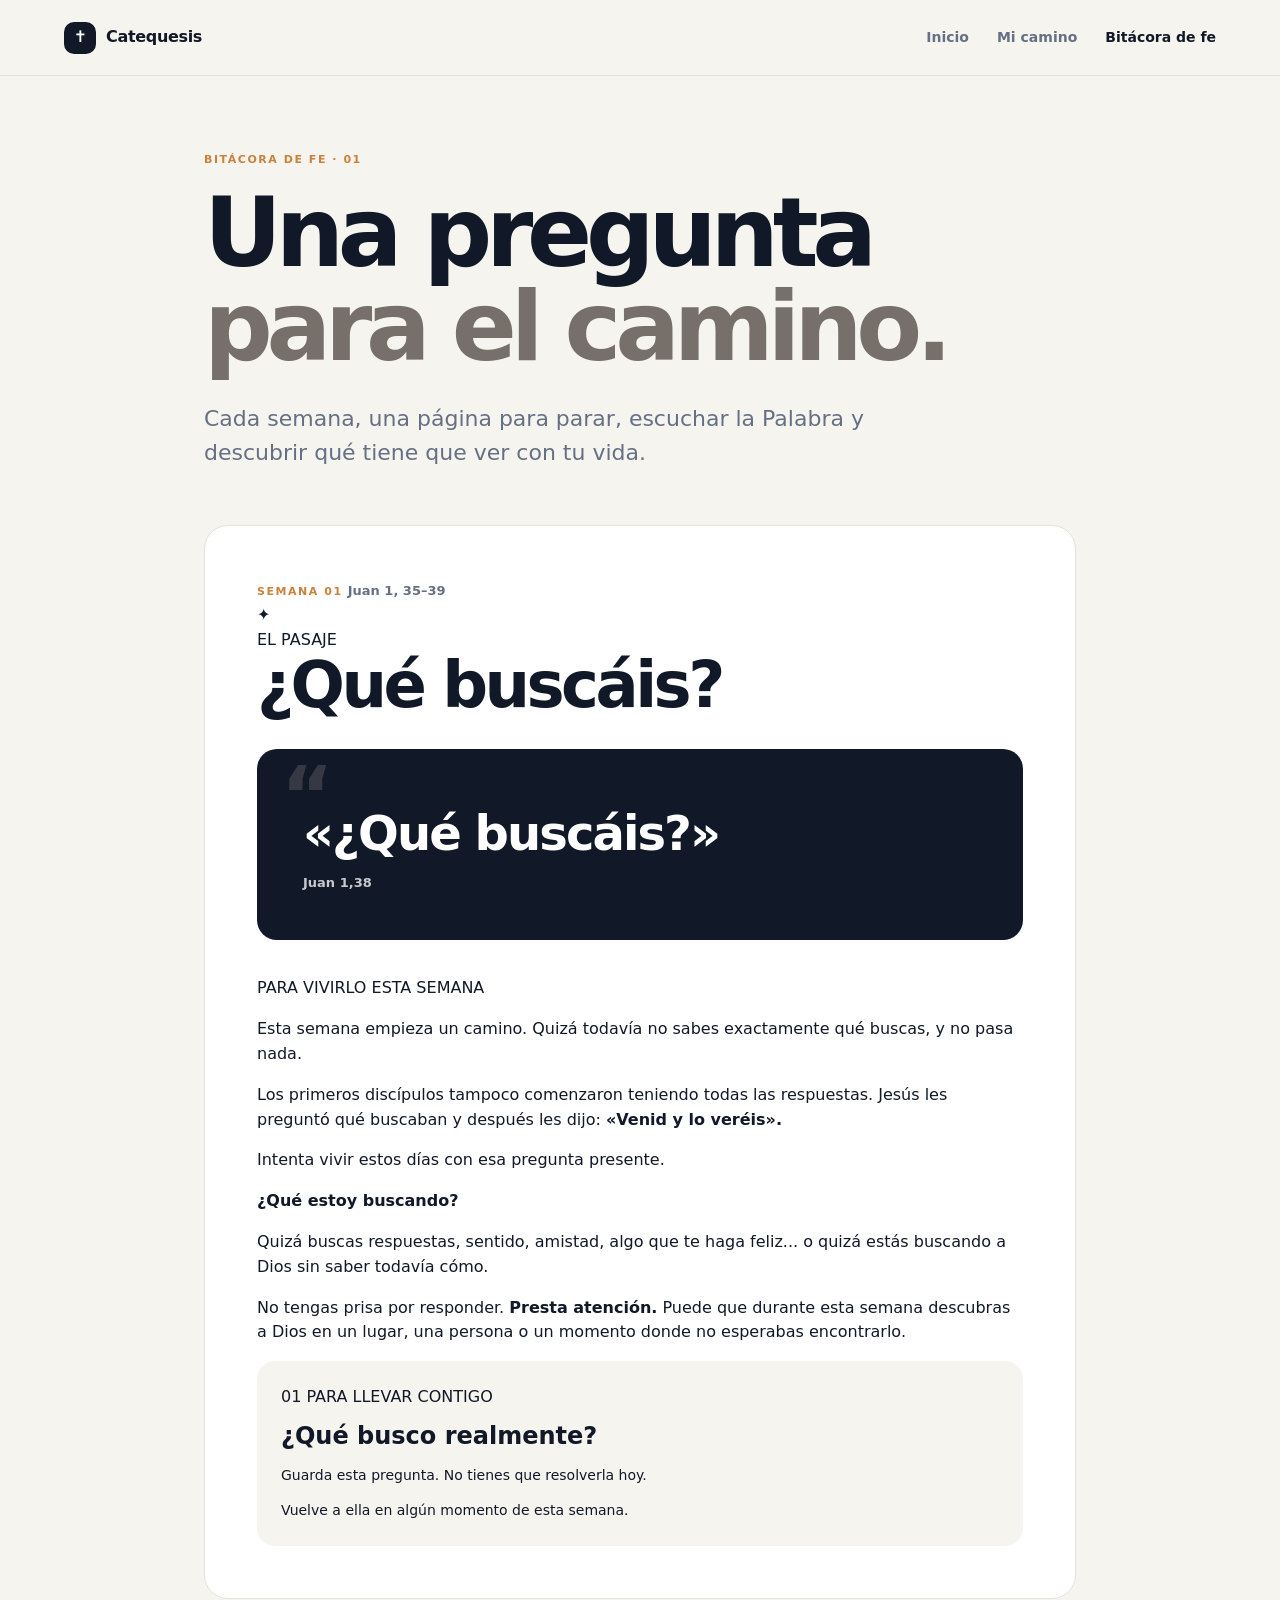
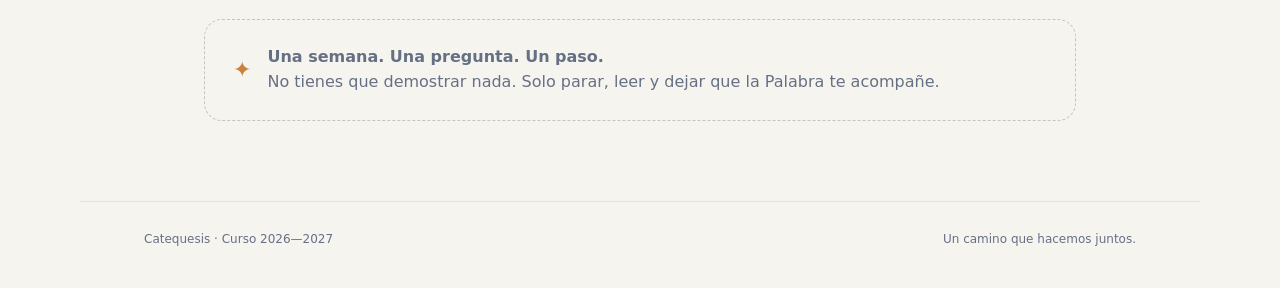
==== bitacora.html @ 07a2d821 "Rediseñar Bitácora de fe" ====
<!doctype html>
<html lang="es">
<head>
<meta charset="utf-8">
<meta name="viewport" content="width=device-width,initial-scale=1">
<meta name="theme-color" content="#111827">
<meta name="description" content="Bitácora de fe · Un pasaje para cada semana.">
<title>Bitácora de fe · Catequesis</title>
<link rel="stylesheet" href="styles.css">
</head>
<body>
<header class="topbar">
  <a class="brand" href="index.html"><span class="brand-mark">✝</span><span>Catequesis</span></a>
  <nav><a href="index.html">Inicio</a><a href="sesiones.html">Mi camino</a><a class="active" href="bitacora.html">Bitácora de fe</a></nav>
</header>

<main class="page bitacora-page">
  <section class="bitacora-intro">
    <div>
      <div class="eyebrow">BITÁCORA DE FE · 01</div>
      <h1>Una pregunta<br><em>para el camino.</em></h1>
    </div>
    <p class="lead">Cada semana, una página para parar, escuchar la Palabra y descubrir qué tiene que ver con tu vida.</p>
  </section>

  <section class="bitacora-entry">
    <div class="entry-top">
      <div>
        <span class="tag">SEMANA 01</span>
        <span class="entry-ref">Juan 1, 35–39</span>
      </div>
      <span class="entry-symbol">✦</span>
    </div>

    <div class="entry-title">
      <span class="entry-kicker">EL PASAJE</span>
      <h2>¿Qué buscáis?</h2>
    </div>

    <div class="entry-verse">
      <span class="quote-mark">“</span>
      <p>«¿Qué buscáis?»</p>
      <small>Juan 1,38</small>
    </div>

    <div class="entry-grid">
      <div class="entry-reflection">
        <span class="entry-kicker">PARA VIVIRLO ESTA SEMANA</span>
        <p>Esta semana empieza un camino. Quizá todavía no sabes exactamente qué buscas, y no pasa nada.</p>
        <p>Los primeros discípulos tampoco comenzaron teniendo todas las respuestas. Jesús les preguntó qué buscaban y después les dijo: <strong>«Venid y lo veréis».</strong></p>
        <p>Intenta vivir estos días con esa pregunta presente.</p>
        <p><strong>¿Qué estoy buscando?</strong></p>
        <p>Quizá buscas respuestas, sentido, amistad, algo que te haga feliz... o quizá estás buscando a Dios sin saber todavía cómo.</p>
        <p>No tengas prisa por responder. <strong>Presta atención.</strong> Puede que durante esta semana descubras a Dios en un lugar, una persona o un momento donde no esperabas encontrarlo.</p>
      </div>

      <aside class="bitacora-carry">
        <span class="carry-number">01</span>
        <span class="entry-kicker">PARA LLEVAR CONTIGO</span>
        <h3>¿Qué busco realmente?</h3>
        <p>Guarda esta pregunta. No tienes que resolverla hoy.</p>
        <div class="carry-line"></div>
        <p class="carry-small">Vuelve a ella en algún momento de esta semana.</p>
      </aside>
    </div>
  </section>

  <section class="bitacora-note">
    <span>✦</span>
    <div><strong>Una semana. Una pregunta. Un paso.</strong><p>No tienes que demostrar nada. Solo parar, leer y dejar que la Palabra te acompañe.</p></div>
  </section>
</main>

<footer>
  <span>Catequesis · Curso 2026—2027</span>
  <span>Un camino que hacemos juntos.</span>
</footer>
</body>
</html>
---- styles.css ----
:root{--ink:#111827;--muted:#667085;--paper:#f6f4ef;--card:#fff;--line:#e6e2da;--accent:#c9823d;--accent2:#ead8c4;--radius:24px}
*{box-sizing:border-box}
html{scroll-behavior:smooth;overflow-x:hidden}
body{margin:0;background:var(--paper);color:var(--ink);font-family:Inter,ui-sans-serif,system-ui,-apple-system,BlinkMacSystemFont,"Segoe UI",sans-serif;line-height:1.55;overflow-x:hidden}
img,svg{max-width:100%;height:auto}
.topbar{height:76px;padding:0 clamp(20px,5vw,72px);display:flex;align-items:center;justify-content:space-between;border-bottom:1px solid var(--line);background:rgba(246,244,239,.92);position:sticky;top:0;z-index:5;backdrop-filter:blur(12px)}
.brand{display:flex;align-items:center;gap:10px;text-decoration:none;color:var(--ink);font-weight:800;letter-spacing:-.02em}
.brand-mark{display:grid;place-items:center;width:32px;height:32px;border-radius:10px;background:var(--ink);color:#fff;font-size:16px}
nav{display:flex;gap:28px}
nav a,.back{color:var(--muted);text-decoration:none;font-size:14px;font-weight:650}
nav a.active,nav a:hover,.back:hover{color:var(--ink)}
main{max-width:1120px;margin:auto;padding:0 clamp(20px,5vw,72px)}
.hero{padding:clamp(76px,12vw,145px) 0 90px;max-width:850px}
.eyebrow,.tag,.status{font-size:11px;letter-spacing:.14em;font-weight:800;color:var(--accent)}
h1{font-size:clamp(52px,8vw,96px);line-height:.98;letter-spacing:-.065em;margin:18px 0 28px}
h1 em{font-style:normal;color:#77706a}
.hero p,.lead{font-size:clamp(18px,2vw,22px);color:var(--muted);max-width:680px}
.button{display:inline-flex;gap:24px;align-items:center;margin-top:20px;padding:15px 20px;border-radius:999px;background:var(--ink);color:white;text-decoration:none;font-weight:750}
.week-card{background:var(--ink);color:white;border-radius:var(--radius);padding:42px;display:flex;justify-content:space-between;gap:30px}
.week-card h2{font-size:clamp(28px,4vw,44px);letter-spacing:-.04em;margin:10px 0}
.week-card p{color:#c8c9ce;max-width:650px}
.week-number{font-size:clamp(80px,13vw,150px);line-height:1;font-weight:900;color:#363943}
.intro-grid{display:grid;grid-template-columns:repeat(3,1fr);gap:1px;background:var(--line);margin:70px 0}
.intro-grid article{background:var(--paper);padding:30px}
.intro-grid span{font-size:12px;color:var(--accent);font-weight:800}
.intro-grid h3{font-size:25px;margin:18px 0 8px}
.intro-grid p{color:var(--muted);margin:0}
.page{padding-top:75px;padding-bottom:80px;min-width:0}
.page>h1{font-size:clamp(48px,7vw,78px);max-width:800px}
.session-list{margin-top:55px;display:grid;gap:14px}
.session{display:flex;align-items:center;gap:22px;padding:24px;border:1px solid var(--line);border-radius:20px;background:var(--card);text-decoration:none;color:inherit}
.session.current:hover{transform:translateY(-2px);box-shadow:0 12px 30px #11182712}
.session-num{font-size:30px;font-weight:900;width:58px}
.session h2{margin:3px 0;font-size:23px;letter-spacing:-.03em}
.session p{margin:0;color:var(--muted)}
.session .arrow{margin-left:auto;font-size:26px}
.locked{opacity:.48}
.back{display:inline-block;margin-bottom:48px}
.content-grid{display:grid;grid-template-columns:minmax(0,1.6fr) minmax(260px,1fr);gap:20px;margin-top:55px}
.main-card,.side-card{background:var(--card);border:1px solid var(--line);border-radius:var(--radius);padding:34px;min-width:0;overflow:hidden}
.main-card h2{font-size:34px;letter-spacing:-.04em}
.main-card p,.side-card p{color:var(--muted)}
.placeholder{margin-top:28px;padding:25px;border:1px dashed #c9c3b9;border-radius:16px;display:grid;gap:5px}
.placeholder span{color:var(--muted);font-size:14px}
.side-card h3{font-size:27px;line-height:1.15;margin:15px 0}
.line{height:1px;background:var(--line);margin:25px 0}
.small{font-size:14px}
.next-box{margin-top:20px;padding:30px 34px;border-radius:var(--radius);background:var(--accent2);display:flex;justify-content:space-between;align-items:center;gap:24px;min-width:0}
.next-box h2{margin:6px 0;font-size:28px}
.next-box p{margin:0;color:#62584f}
.big-arrow{font-size:40px;flex:0 0 auto}

/* Sesiones: bloques contenidos y legibles */
.session-page{max-width:1000px}
.session-page>*{max-width:100%}
.session-page p,.session-page h1,.session-page h2,.session-page h3{overflow-wrap:anywhere}
.hero-quote,.scripture-card,.reflection,.insight,.challenge,.closing{margin-top:20px;border-radius:var(--radius);border:1px solid var(--line);padding:clamp(26px,4vw,42px);min-width:0;overflow:hidden}
.hero-quote{margin-top:0;background:var(--ink);color:#fff;border-color:var(--ink)}
.hero-quote .tag{color:#e8b27d}
.hero-quote blockquote{margin:16px 0 4px;font-size:clamp(34px,6vw,64px);line-height:1.05;letter-spacing:-.05em;font-weight:800;overflow-wrap:anywhere}
.hero-quote p{margin:0;color:#c8c9ce}
.activity{margin-top:24px;padding:20px;background:var(--paper);border-radius:16px;min-width:0}
.activity ol{margin:10px 0 0;padding-left:22px}
.activity li{margin:5px 0;overflow-wrap:anywhere}
.prompt{font-size:14px;margin-bottom:0}
.question{font-size:20px;font-weight:750;color:var(--ink)!important}
.scripture-card{background:var(--card)}
.scripture-card h2{font-size:30px;margin:12px 0}
.scripture-card p{color:var(--muted)}
.verse{margin:22px 0;padding:18px 20px;border-left:3px solid var(--accent);background:var(--paper);font-size:clamp(20px,3vw,28px);line-height:1.35;font-weight:750;font-style:italic;overflow-wrap:anywhere}
.reference{font-size:13px;font-weight:700;margin-top:8px}
.reflection{display:grid;grid-template-columns:70px minmax(0,1fr);gap:24px;background:var(--ink);color:#fff;border-color:var(--ink);align-items:start}
.reflection .tag{color:#e8b27d}
.reflection h2{font-size:clamp(26px,4vw,38px);line-height:1.1;margin:10px 0 14px;letter-spacing:-.04em}
.reflection p{color:#c8c9ce}
.reflection .big-question{font-size:clamp(30px,5vw,48px);font-weight:800;color:#fff;margin:14px 0}
.reflection-number{font-size:48px;font-weight:900;line-height:1;color:#363943}
.insight{background:var(--accent2);border-color:transparent}
.insight h2{font-size:clamp(28px,4vw,40px);margin:10px 0 14px;letter-spacing:-.04em}
.insight p{max-width:760px;color:#62584f}
.scripture-card.compact{padding-top:30px;padding-bottom:30px}
.challenge{background:var(--card)}
.challenge-top{display:flex;align-items:center;justify-content:space-between;gap:20px}
.challenge-icon{font-size:38px;line-height:1}
.challenge h2{font-size:clamp(40px,6vw,64px);line-height:1;margin:14px 0}
.challenge p{color:var(--muted)}
.chips{display:flex;flex-wrap:wrap;gap:8px;margin:22px 0}
.chips span{padding:8px 12px;border:1px solid var(--line);border-radius:999px;font-size:13px;background:var(--paper);max-width:100%;overflow-wrap:anywhere}
.challenge-note{padding-top:18px;border-top:1px solid var(--line)}
.closing{background:var(--paper);text-align:center;border-style:dashed}
.closing-lines{margin:22px auto;max-width:600px}
.closing-lines p{font-size:clamp(26px,5vw,46px);font-weight:800;letter-spacing:-.04em;margin:5px 0}
.closing-lines .arrow{font-size:24px;color:var(--accent)}
.closing>p{color:var(--muted)}

footer{max-width:1120px;margin:0 auto;padding:28px clamp(20px,5vw,72px) 40px;border-top:1px solid var(--line);display:flex;justify-content:space-between;color:var(--muted);font-size:12px}

@media(max-width:700px){
  .topbar{height:64px}
  nav{gap:16px}
  .hero{padding-top:70px}
  .week-card{padding:28px}
  .week-number{display:none}
  .intro-grid{grid-template-columns:1fr;margin-top:45px}
  .content-grid{grid-template-columns:1fr}
  .main-card,.side-card{padding:26px}
  .session{padding:18px;gap:14px}
  .session-num{width:40px;font-size:23px}
  .session h2{font-size:19px}
  .session-page{padding-left:16px;padding-right:16px}
  .session-page .back{margin-bottom:32px}
  .session-page h1{font-size:clamp(48px,15vw,68px)}
  .hero-quote,.scripture-card,.reflection,.insight,.challenge,.closing{padding:24px}
  .reflection{grid-template-columns:1fr;gap:8px}
  .reflection-number{font-size:32px}
  .next-box{padding:25px}
  .big-arrow{font-size:28px}
  footer{display:grid;gap:8px}
}
@media(max-width:420px){
  .session-page{padding-left:12px;padding-right:12px}
  .hero-quote,.scripture-card,.reflection,.insight,.challenge,.closing{padding:20px;border-radius:18px}
  .main-card,.side-card{padding:22px}
  .next-box{padding:22px}
  nav a{font-size:13px}
}
/* Bitácora de fe */
.bitacora-page{max-width:1000px}
.bitacora-entry{margin-top:55px;background:var(--card);border:1px solid var(--line);border-radius:var(--radius);padding:clamp(28px,5vw,52px);overflow:hidden}
.entry-header{display:flex;justify-content:space-between;align-items:center;gap:20px;margin-bottom:28px}
.entry-ref{font-size:13px;font-weight:700;color:var(--muted)}
.bitacora-entry h2{font-size:clamp(38px,6vw,64px);line-height:1;letter-spacing:-.055em;margin:0 0 32px}
.entry-verse{background:var(--ink);color:#fff;border-radius:20px;padding:clamp(28px,5vw,46px);position:relative;margin-bottom:36px}
.entry-verse .quote-mark{position:absolute;top:8px;left:24px;font-size:80px;line-height:1;color:#363943;font-weight:900}
.entry-verse p{font-size:clamp(28px,5vw,48px);line-height:1.1;letter-spacing:-.04em;font-weight:800;margin:12px 0 10px;position:relative}
.entry-verse small{color:#c8c9ce;font-size:13px;font-weight:700}
.entry-body{display:grid;grid-template-columns:minmax(0,1.5fr) minmax(230px,.7fr);gap:36px;align-items:start}
.entry-body p{color:var(--muted);font-size:17px}
.entry-body strong{color:var(--ink)}
.bitacora-carry{background:var(--paper);border-radius:18px;padding:24px}
.bitacora-carry h3{font-size:24px;line-height:1.2;margin:12px 0}
.bitacora-carry p{font-size:14px;margin-bottom:0}
.bitacora-note{margin:20px 0 0;padding:25px 28px;border:1px dashed #c9c3b9;border-radius:18px;display:flex;gap:16px;align-items:center;color:var(--muted)}
.bitacora-note>span{color:var(--accent);font-size:22px}
.bitacora-note p{margin:0}
@media(max-width:700px){
  .entry-header{align-items:flex-start;flex-direction:column;gap:8px}
  .bitacora-entry{padding:24px}
  .entry-body{grid-template-columns:1fr;gap:18px}
  .entry-verse{padding:26px 22px}
  .bitacora-note{align-items:flex-start}
}
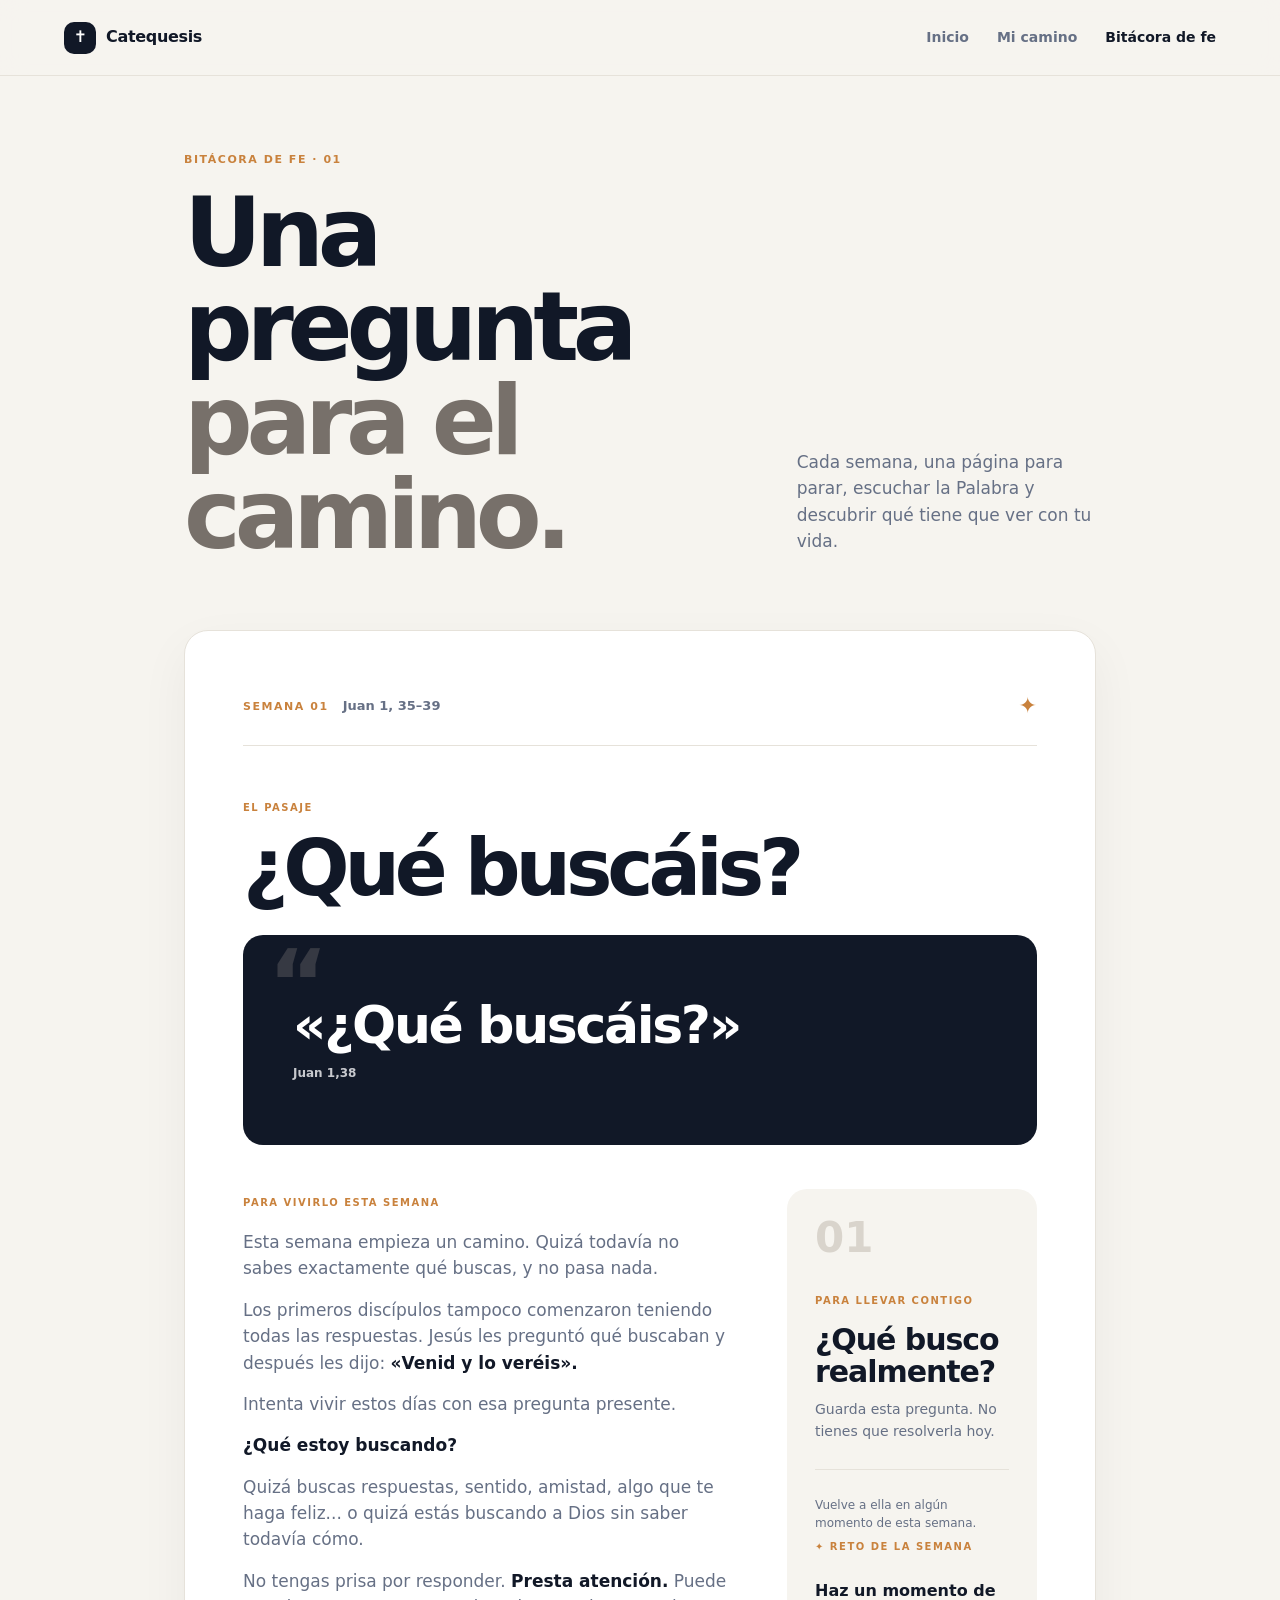
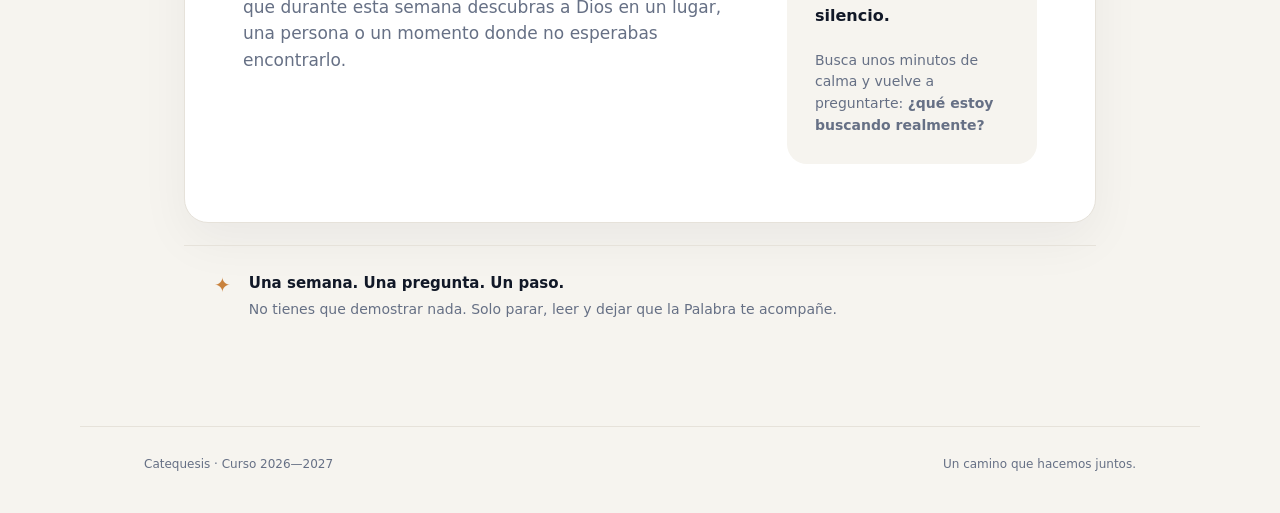
==== commit a729eb95: "Añadir reto semanal a Bitácora" ====
--- a/bitacora.html
+++ b/bitacora.html
@@ -61,6 +61,11 @@
         <p>Guarda esta pregunta. No tienes que resolverla hoy.</p>
         <div class="carry-line"></div>
         <p class="carry-small">Vuelve a ella en algún momento de esta semana.</p>
+        <div class="weekly-challenge">
+          <span class="entry-kicker">✦ RETO DE LA SEMANA</span>
+          <h4>Haz un momento de silencio.</h4>
+          <p>Busca unos minutos de calma y vuelve a preguntarte: <strong>¿qué estoy buscando realmente?</strong></p>
+        </div>
       </aside>
     </div>
   </section>
--- a/styles.css
+++ b/styles.css
@@ -125,28 +125,44 @@
   nav a{font-size:13px}
 }
 /* Bitácora de fe */
-.bitacora-page{max-width:1000px}
-.bitacora-entry{margin-top:55px;background:var(--card);border:1px solid var(--line);border-radius:var(--radius);padding:clamp(28px,5vw,52px);overflow:hidden}
-.entry-header{display:flex;justify-content:space-between;align-items:center;gap:20px;margin-bottom:28px}
+.bitacora-page{max-width:1040px}
+.bitacora-intro{display:grid;grid-template-columns:minmax(0,1.2fr) minmax(260px,.65fr);gap:60px;align-items:end}
+.bitacora-intro h1{margin-bottom:0}
+.bitacora-intro h1 em{color:#77706a}
+.bitacora-intro .lead{margin:0 0 8px;max-width:440px;font-size:17px}
+.bitacora-entry{margin-top:68px;background:var(--card);border:1px solid var(--line);border-radius:var(--radius);padding:clamp(28px,5vw,58px);overflow:hidden;box-shadow:0 18px 50px rgba(17,24,39,.05)}
+.entry-top{display:flex;justify-content:space-between;align-items:center;padding-bottom:22px;border-bottom:1px solid var(--line)}
+.entry-top>div{display:flex;align-items:center;gap:14px}
 .entry-ref{font-size:13px;font-weight:700;color:var(--muted)}
-.bitacora-entry h2{font-size:clamp(38px,6vw,64px);line-height:1;letter-spacing:-.055em;margin:0 0 32px}
-.entry-verse{background:var(--ink);color:#fff;border-radius:20px;padding:clamp(28px,5vw,46px);position:relative;margin-bottom:36px}
-.entry-verse .quote-mark{position:absolute;top:8px;left:24px;font-size:80px;line-height:1;color:#363943;font-weight:900}
-.entry-verse p{font-size:clamp(28px,5vw,48px);line-height:1.1;letter-spacing:-.04em;font-weight:800;margin:12px 0 10px;position:relative}
-.entry-verse small{color:#c8c9ce;font-size:13px;font-weight:700}
-.entry-body{display:grid;grid-template-columns:minmax(0,1.5fr) minmax(230px,.7fr);gap:36px;align-items:start}
-.entry-body p{color:var(--muted);font-size:17px}
-.entry-body strong{color:var(--ink)}
-.bitacora-carry{background:var(--paper);border-radius:18px;padding:24px}
-.bitacora-carry h3{font-size:24px;line-height:1.2;margin:12px 0}
-.bitacora-carry p{font-size:14px;margin-bottom:0}
-.bitacora-note{margin:20px 0 0;padding:25px 28px;border:1px dashed #c9c3b9;border-radius:18px;display:flex;gap:16px;align-items:center;color:var(--muted)}
-.bitacora-note>span{color:var(--accent);font-size:22px}
-.bitacora-note p{margin:0}
+.entry-symbol{font-size:22px;color:var(--accent)}
+.entry-title{padding:48px 0 30px}
+.entry-kicker{font-size:10px;letter-spacing:.15em;font-weight:850;color:var(--accent)}
+.entry-title h2{font-size:clamp(48px,7vw,78px);line-height:.95;letter-spacing:-.065em;margin:12px 0 0}
+.entry-verse{background:var(--ink);color:#fff;border-radius:20px;padding:clamp(32px,5vw,50px);position:relative;margin-bottom:44px;min-height:210px;display:flex;flex-direction:column;justify-content:center}
+.entry-verse .quote-mark{position:absolute;top:4px;left:25px;font-size:92px;line-height:1;color:#363943;font-weight:900}
+.entry-verse p{font-size:clamp(30px,5vw,52px);line-height:1.05;letter-spacing:-.045em;font-weight:800;margin:0 0 12px;position:relative}
+.entry-verse small{color:#c8c9ce;font-size:12px;font-weight:700}
+.entry-grid{display:grid;grid-template-columns:minmax(0,1.5fr) minmax(250px,.65fr);gap:58px;align-items:start}
+.entry-reflection p{color:var(--muted);font-size:17px;margin:15px 0}
+.entry-reflection strong{color:var(--ink)}
+.bitacora-carry{background:var(--paper);border-radius:20px;padding:28px;position:sticky;top:100px}
+.carry-number{display:block;font-size:42px;font-weight:900;line-height:1;color:#d9d4cc;margin-bottom:28px}
+.bitacora-carry h3{font-size:30px;line-height:1.05;letter-spacing:-.035em;margin:12px 0}
+.bitacora-carry p{font-size:14px;color:var(--muted);margin:0}
+.carry-line{height:1px;background:var(--line);margin:26px 0}
+.carry-small{font-size:12px!important}
+.bitacora-note{margin:22px 0 0;padding:25px 30px;border-top:1px solid var(--line);display:flex;gap:18px;align-items:flex-start;color:var(--ink)}
+.bitacora-note>span{color:var(--accent);font-size:20px;line-height:1.4}
+.bitacora-note strong{font-size:15px}
+.bitacora-note p{margin:3px 0 0;color:var(--muted);font-size:14px}
 @media(max-width:700px){
-  .entry-header{align-items:flex-start;flex-direction:column;gap:8px}
-  .bitacora-entry{padding:24px}
-  .entry-body{grid-template-columns:1fr;gap:18px}
-  .entry-verse{padding:26px 22px}
-  .bitacora-note{align-items:flex-start}
-}
+  .bitacora-intro{grid-template-columns:1fr;gap:18px}
+  .bitacora-intro .lead{font-size:16px}
+  .bitacora-entry{margin-top:48px;padding:24px}
+  .entry-top>div{align-items:flex-start;flex-direction:column;gap:5px}
+  .entry-title{padding:36px 0 25px}
+  .entry-grid{grid-template-columns:1fr;gap:30px}
+  .bitacora-carry{position:static}
+  .entry-verse{padding:30px 24px;min-height:180px}
+  .bitacora-note{padding:22px 4px}
+}
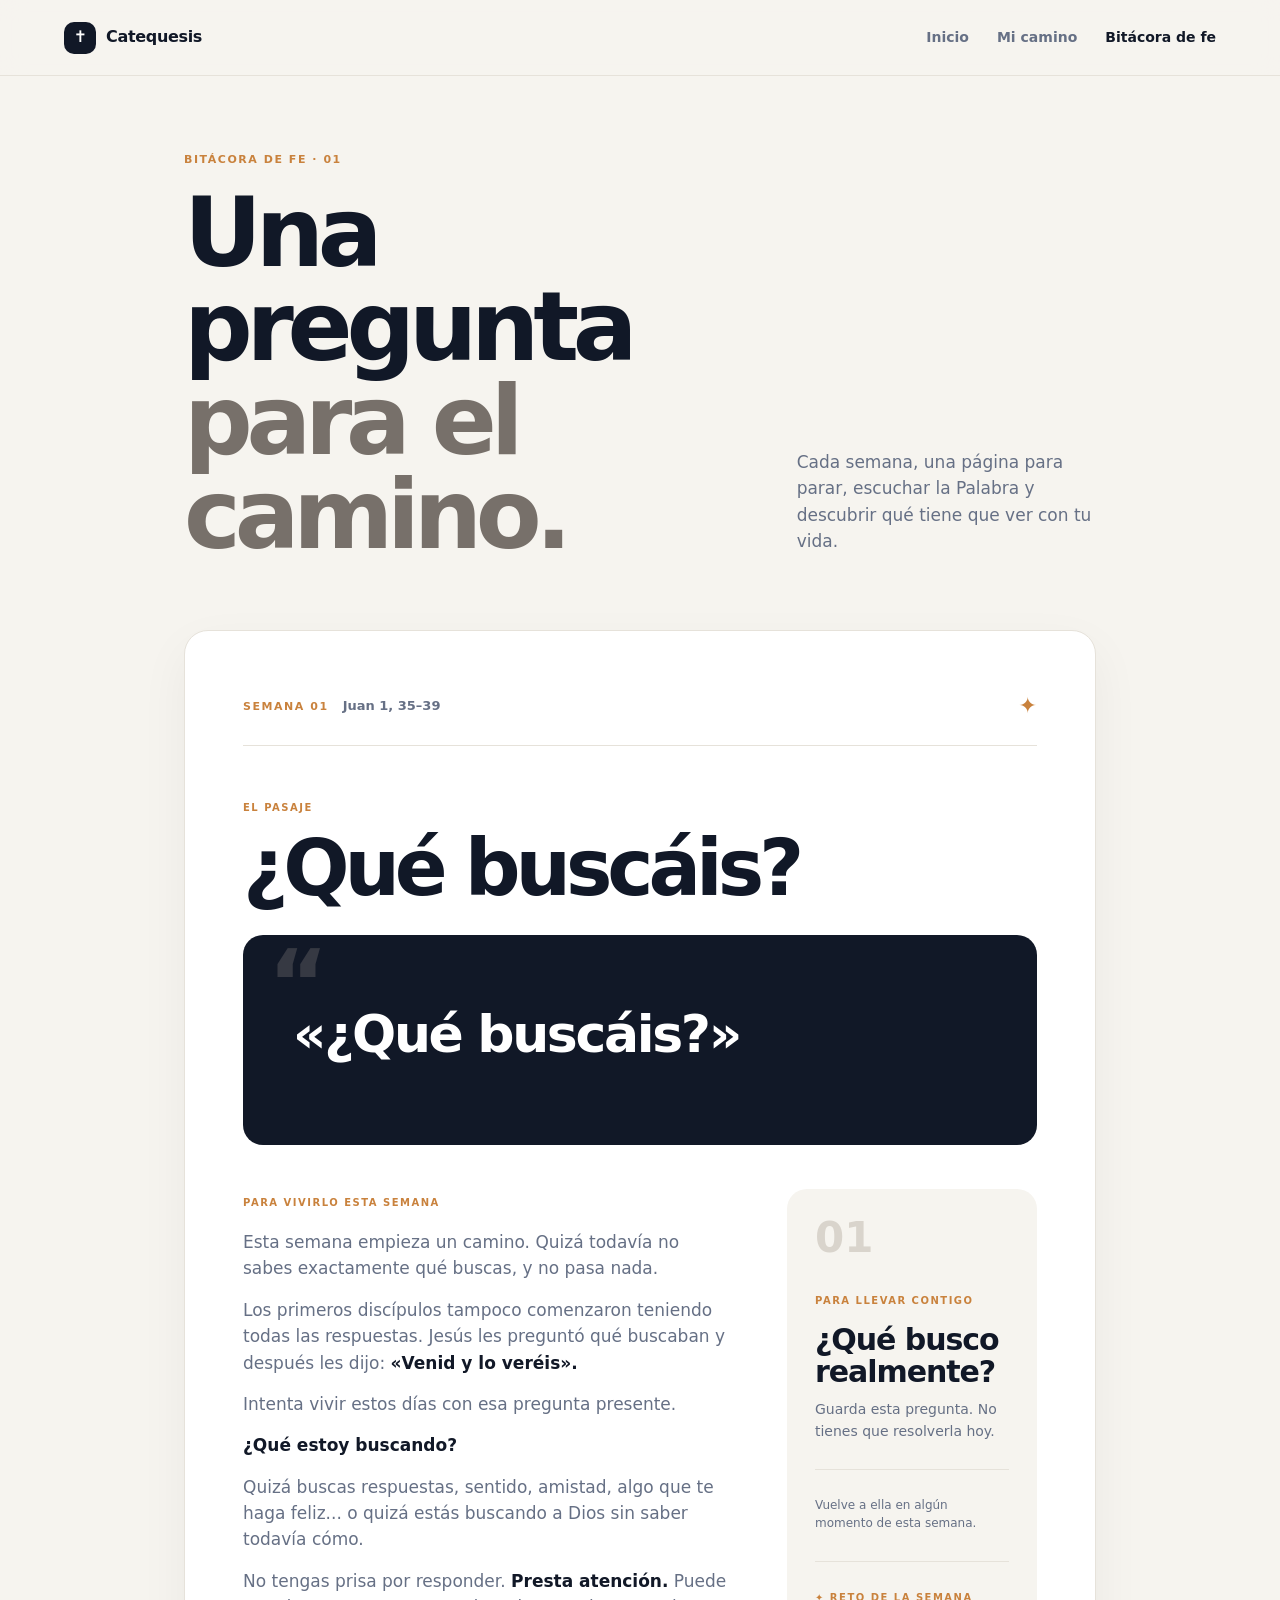
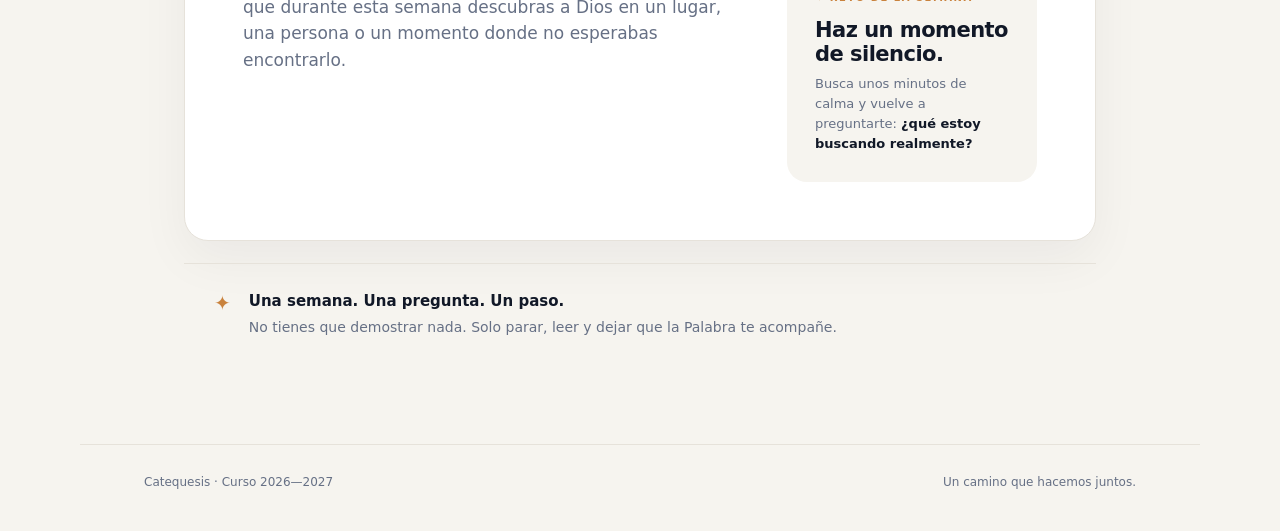
==== commit 2de48b95: "Simplificar bloque del pasaje" ====
--- a/bitacora.html
+++ b/bitacora.html
@@ -40,7 +40,6 @@
     <div class="entry-verse">
       <span class="quote-mark">“</span>
       <p>«¿Qué buscáis?»</p>
-      <small>Juan 1,38</small>
     </div>
 
     <div class="entry-grid">
--- a/styles.css
+++ b/styles.css
@@ -165,4 +165,8 @@
   .bitacora-carry{position:static}
   .entry-verse{padding:30px 24px;min-height:180px}
   .bitacora-note{padding:22px 4px}
-}+}
+.weekly-challenge{margin-top:28px;padding-top:22px;border-top:1px solid var(--line)}
+.weekly-challenge h4{font-size:21px;line-height:1.15;letter-spacing:-.025em;margin:9px 0 8px}
+.weekly-challenge p{font-size:13px!important;line-height:1.55;margin:0!important}
+.weekly-challenge strong{color:var(--ink)}
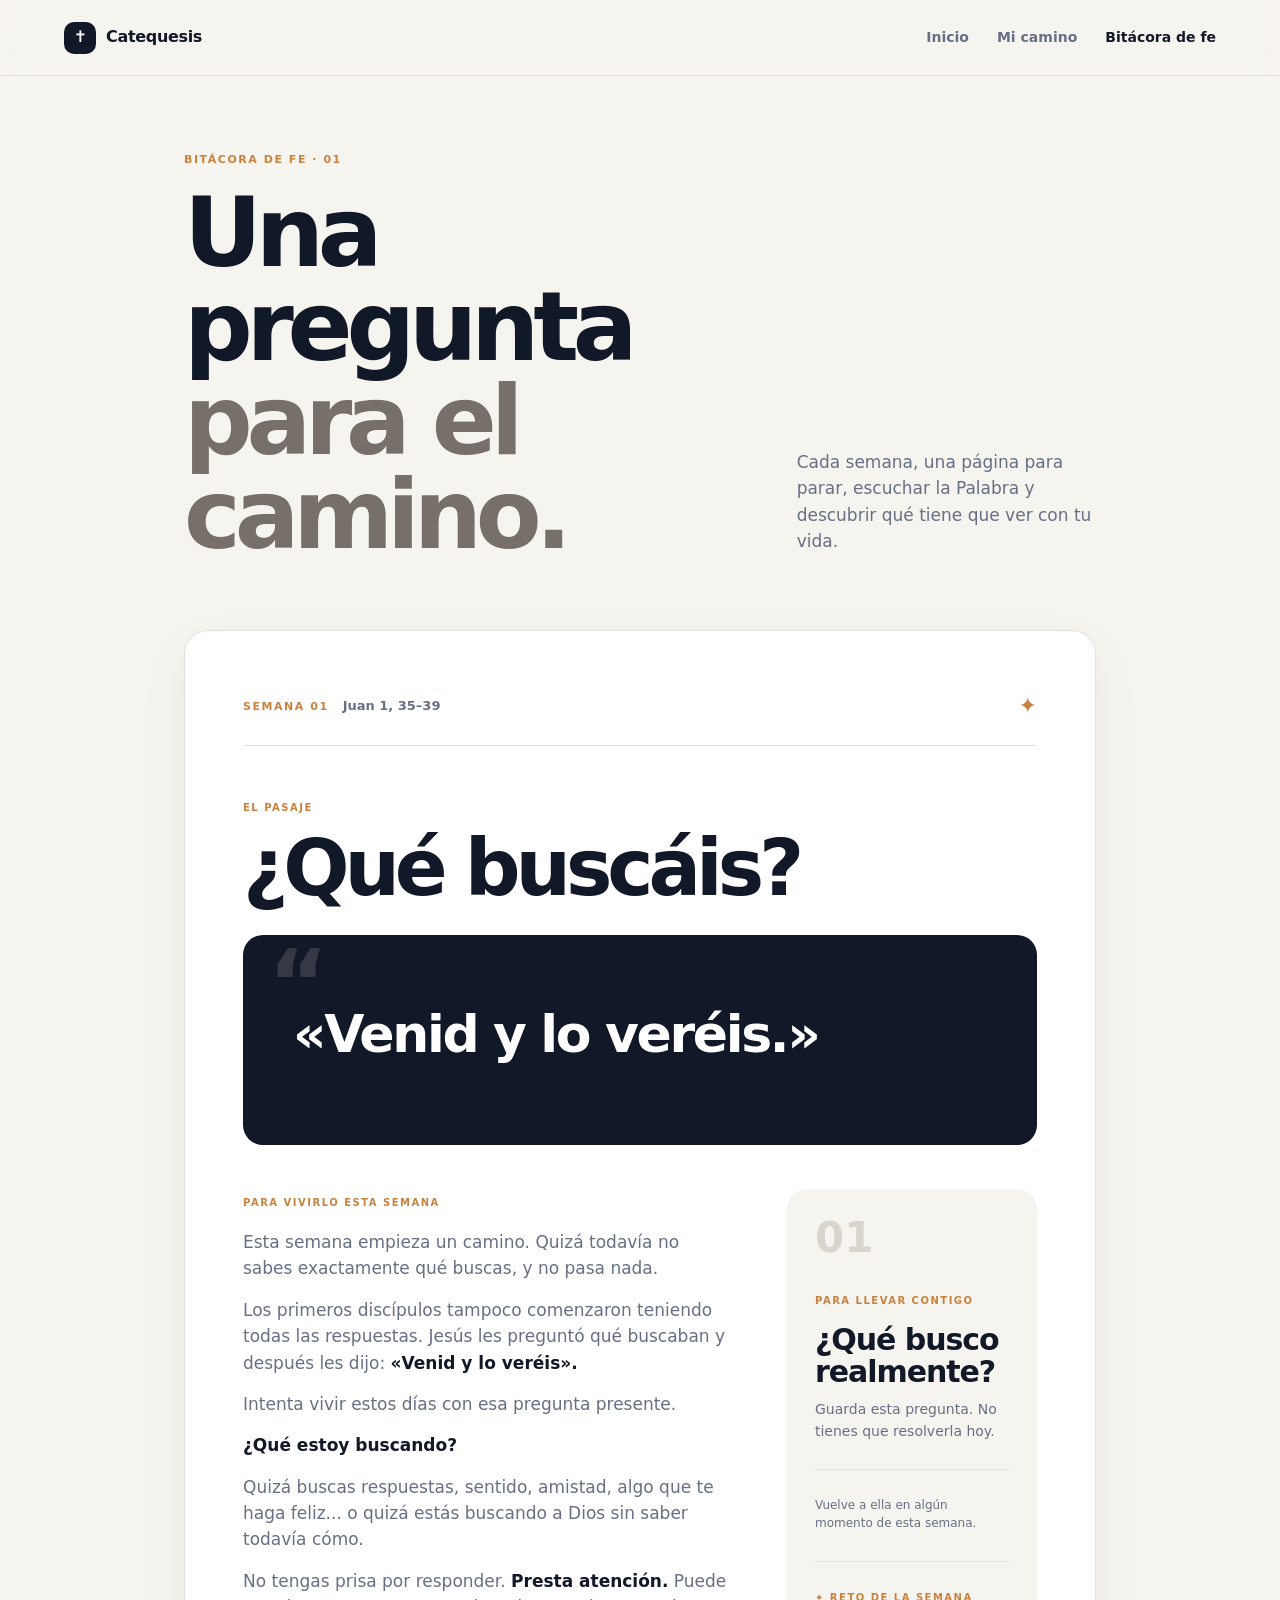
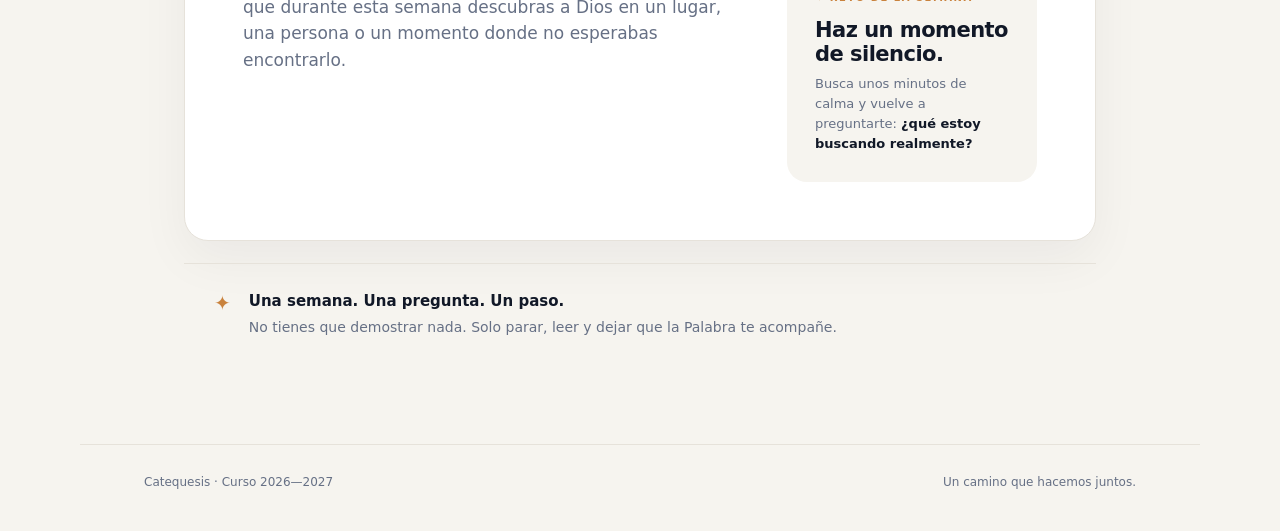
==== commit ff8aa59e: "Mejorar cita destacada de Bitácora" ====
--- a/bitacora.html
+++ b/bitacora.html
@@ -39,7 +39,7 @@
 
     <div class="entry-verse">
       <span class="quote-mark">“</span>
-      <p>«¿Qué buscáis?»</p>
+      <p>«Venid y lo veréis.»</p>
     </div>
 
     <div class="entry-grid">
--- a/styles.css
+++ b/styles.css
@@ -170,3 +170,43 @@
 .weekly-challenge h4{font-size:21px;line-height:1.15;letter-spacing:-.025em;margin:9px 0 8px}
 .weekly-challenge p{font-size:13px!important;line-height:1.55;margin:0!important}
 .weekly-challenge strong{color:var(--ink)}
+
+/* Oración */
+.prayer-page{max-width:1040px}
+.prayer-hero{max-width:850px}
+.prayer-hero h1{margin-bottom:24px}
+.prayer-hero .lead{max-width:680px}
+.prayer-feature{margin-top:58px;background:var(--ink);color:#fff;border-radius:var(--radius);padding:clamp(30px,5vw,52px);display:grid;grid-template-columns:70px minmax(0,1fr);gap:26px;align-items:start}
+.prayer-feature-mark{font-size:44px;color:#363943;line-height:1}
+.prayer-feature h2{font-size:clamp(28px,4.5vw,48px);line-height:1.05;letter-spacing:-.045em;margin:12px 0}
+.prayer-feature h2 em{font-style:normal;color:#bfc1c6}
+.prayer-feature p{color:#c8c9ce;max-width:650px;margin:0}
+.prayer-grid{margin-top:20px;display:grid;grid-template-columns:repeat(2,minmax(0,1fr));gap:14px}
+.prayer-card{position:relative;display:block;min-height:235px;padding:30px;border:1px solid var(--line);border-radius:22px;background:var(--card);color:inherit;text-decoration:none;transition:transform .18s ease,box-shadow .18s ease}
+.prayer-card:hover{transform:translateY(-3px);box-shadow:0 14px 34px rgba(17,24,39,.07)}
+.prayer-card-main{grid-row:span 2;min-height:484px;background:var(--accent2);border-color:transparent}
+.prayer-number{display:block;font-size:38px;font-weight:900;line-height:1;color:#d9d4cc;margin-bottom:30px}
+.prayer-card-main .prayer-number{color:#c9b39d}
+.prayer-card h2,.prayer-card h3{letter-spacing:-.04em;margin:12px 0}
+.prayer-card h2{font-size:clamp(38px,5vw,58px);line-height:.98}
+.prayer-card h3{font-size:28px;line-height:1.05}
+.prayer-card p{max-width:360px;color:var(--muted);font-size:15px;margin:0}
+.prayer-card-main p{color:#62584f;max-width:430px}
+.prayer-arrow{position:absolute;right:28px;bottom:24px;font-size:27px;color:var(--accent)}
+.prayer-lower{margin-top:70px;padding:38px 0;border-top:1px solid var(--line);border-bottom:1px solid var(--line);display:grid;grid-template-columns:.8fr 1.2fr;gap:60px;align-items:center}
+.prayer-lower h2{font-size:clamp(34px,4.5vw,50px);line-height:1;letter-spacing:-.045em;margin:12px 0 0}
+.prayer-chips{display:flex;flex-wrap:wrap;gap:9px}
+.prayer-chips span{padding:10px 14px;border:1px solid var(--line);border-radius:999px;background:var(--card);font-size:13px;color:var(--muted)}
+.taize-card{margin-top:20px;border-radius:var(--radius);background:var(--ink);color:#fff;padding:38px 42px;display:flex;justify-content:space-between;align-items:center;gap:30px}
+.taize-card h2{font-size:42px;letter-spacing:-.04em;margin:8px 0}
+.taize-card p{max-width:650px;color:#c8c9ce;margin:0}
+.taize-cross{font-size:60px;color:#363943;flex:0 0 auto}
+@media(max-width:700px){
+  .prayer-feature{grid-template-columns:1fr;gap:8px;margin-top:45px}
+  .prayer-grid{grid-template-columns:1fr}
+  .prayer-card-main{grid-row:auto;min-height:330px}
+  .prayer-card{min-height:210px}
+  .prayer-lower{grid-template-columns:1fr;gap:25px;margin-top:50px}
+  .taize-card{padding:30px 25px;align-items:flex-start}
+  .taize-cross{display:none}
+}
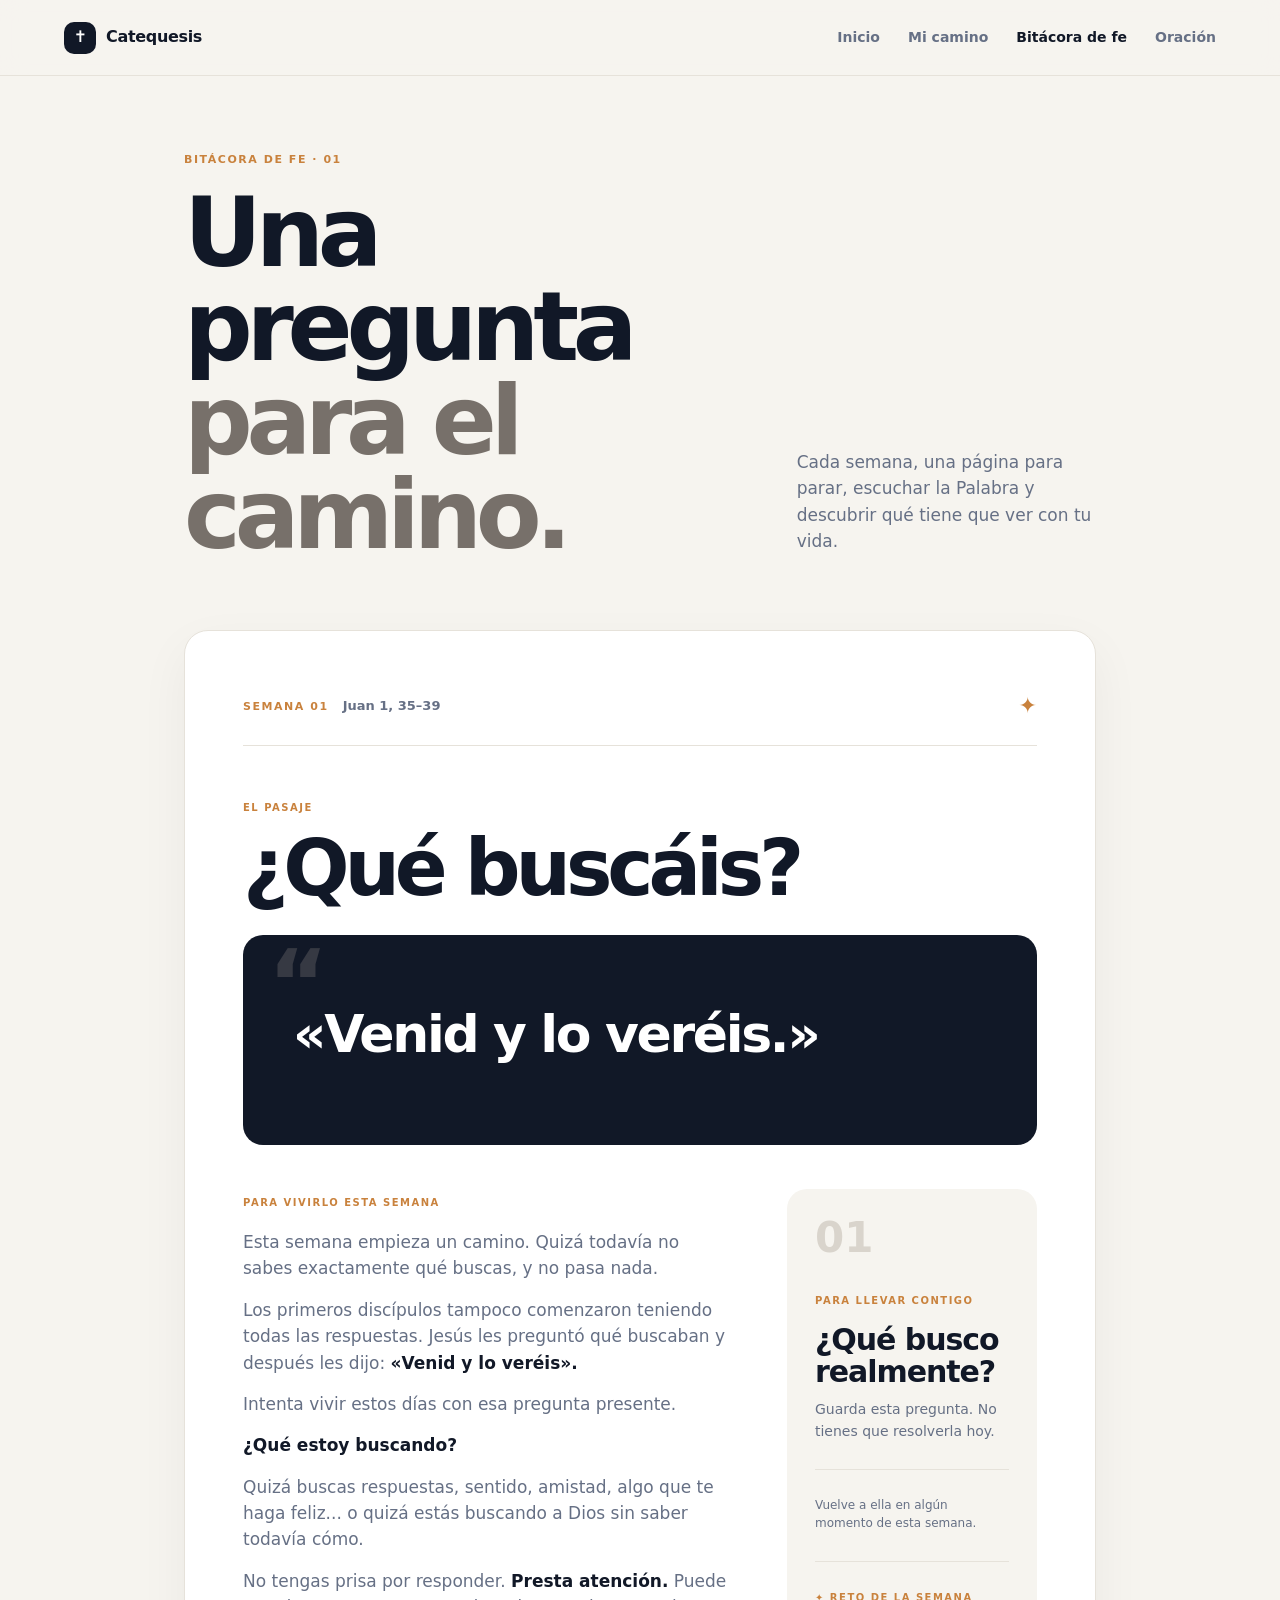
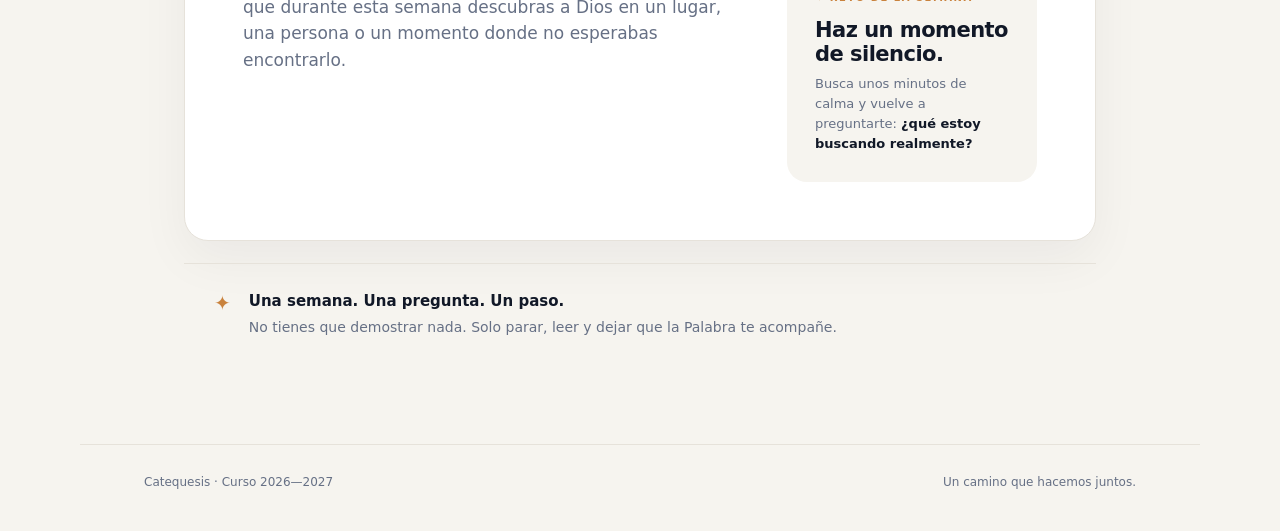
==== commit 54e26b33: "Añadir Oración a la navegación" ====
--- a/bitacora.html
+++ b/bitacora.html
@@ -11,7 +11,7 @@
 <body>
 <header class="topbar">
   <a class="brand" href="index.html"><span class="brand-mark">✝</span><span>Catequesis</span></a>
-  <nav><a href="index.html">Inicio</a><a href="sesiones.html">Mi camino</a><a class="active" href="bitacora.html">Bitácora de fe</a></nav>
+  <nav><a href="index.html">Inicio</a><a href="sesiones.html">Mi camino</a><a class="active" href="bitacora.html">Bitácora de fe</a><a href="oracion.html">Oración</a></nav>
 </header>
 
 <main class="page bitacora-page">
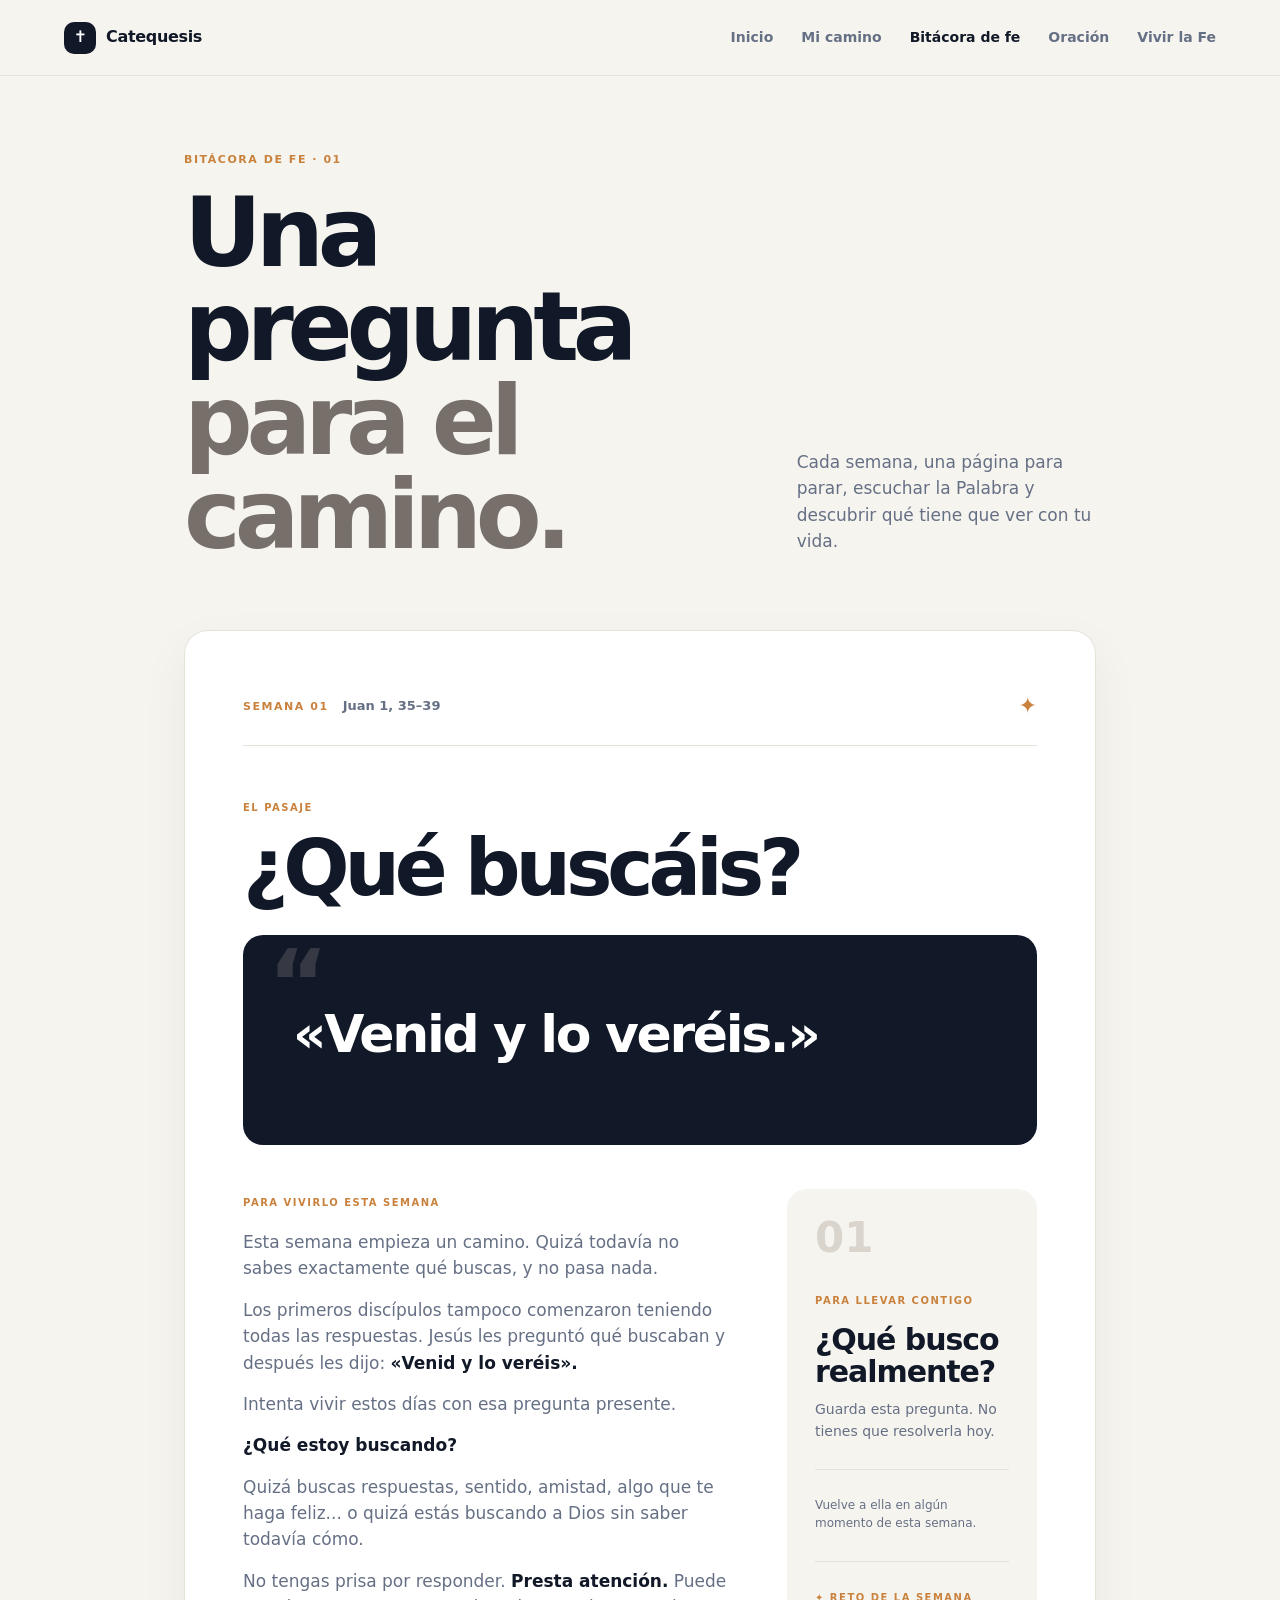
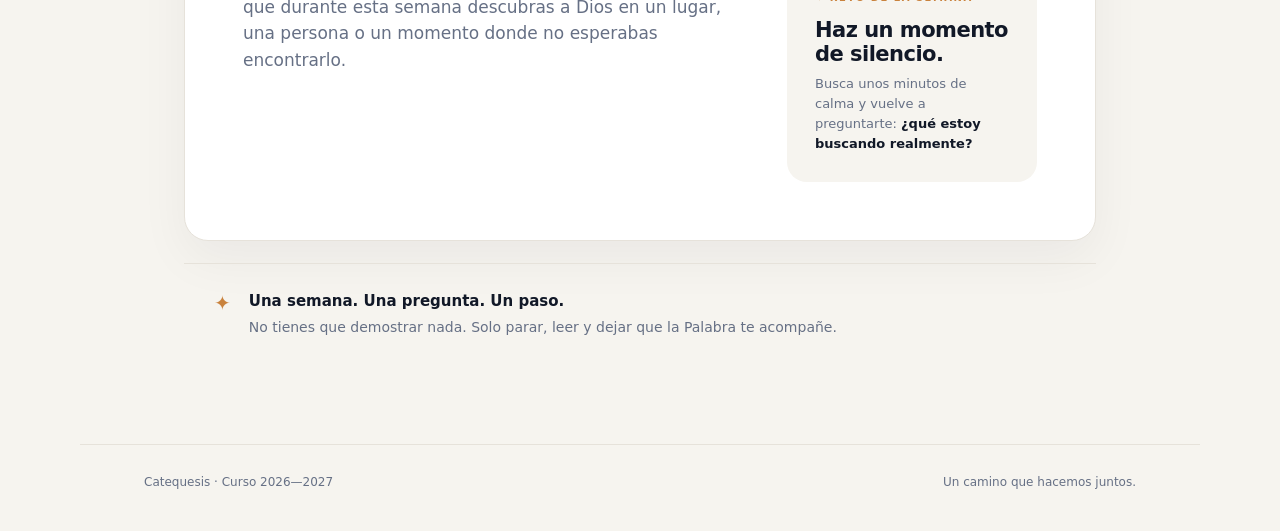
==== commit 06335ade: "Añadir enlace a Vivir la Fe" ====
--- a/bitacora.html
+++ b/bitacora.html
@@ -11,7 +11,7 @@
 <body>
 <header class="topbar">
   <a class="brand" href="index.html"><span class="brand-mark">✝</span><span>Catequesis</span></a>
-  <nav><a href="index.html">Inicio</a><a href="sesiones.html">Mi camino</a><a class="active" href="bitacora.html">Bitácora de fe</a><a href="oracion.html">Oración</a></nav>
+  <nav><a href="index.html">Inicio</a><a href="sesiones.html">Mi camino</a><a class="active" href="bitacora.html">Bitácora de fe</a><a href="oracion.html">Oración</a><a href="vivir.html">Vivir la Fe</a></nav>
 </header>
 
 <main class="page bitacora-page">
--- a/styles.css
+++ b/styles.css
@@ -210,3 +210,169 @@
   .taize-card{padding:30px 25px;align-items:flex-start}
   .taize-cross{display:none}
 }
+
+/* 5 minutos con Jesús */
+.five-minutes{margin-top:82px;padding-top:10px}
+.five-minutes-head{display:grid;grid-template-columns:minmax(0,1fr) minmax(280px,.7fr);gap:60px;align-items:end;padding-bottom:42px;border-bottom:1px solid var(--line)}
+.five-minutes-head h2{font-size:clamp(38px,5vw,58px);line-height:1;letter-spacing:-.05em;margin:12px 0 0}
+.five-minutes-head h2 em{font-style:normal;color:#77706a}
+.five-minutes-head>p{color:var(--muted);margin:0;max-width:430px}
+.prayer-steps{position:relative;padding:8px 0}
+.prayer-step{display:grid;grid-template-columns:95px minmax(0,1fr);gap:25px;padding:34px 0;border-bottom:1px solid var(--line)}
+.step-number{font-size:30px;font-weight:900;color:#d9d4cc;line-height:1}
+.prayer-step h3{font-size:27px;letter-spacing:-.035em;margin:8px 0 7px}
+.prayer-step p{color:var(--muted);font-size:15px;max-width:680px;margin:0}
+.five-minutes-closing{margin-top:26px;padding:25px 28px;background:var(--accent2);border-radius:18px;display:flex;gap:16px;align-items:flex-start}
+.five-minutes-closing>span{color:var(--accent);font-size:20px}
+.five-minutes-closing p{margin:0;color:#62584f;font-size:15px}
+@media(max-width:700px){
+  .five-minutes{margin-top:58px}
+  .five-minutes-head{grid-template-columns:1fr;gap:20px;padding-bottom:30px}
+  .prayer-step{grid-template-columns:55px minmax(0,1fr);gap:10px;padding:28px 0}
+  .prayer-step h3{font-size:24px}
+  .five-minutes-closing{padding:22px}
+}
+
+/* Recursos de oración */
+.prayer-resources{margin-top:70px;display:grid;gap:18px}
+.prayer-resource{background:var(--card);border:1px solid var(--line);border-radius:24px;padding:clamp(28px,5vw,50px);scroll-margin-top:100px}
+.resource-head{display:flex;align-items:center;gap:16px;border-bottom:1px solid var(--line);padding-bottom:18px}
+.resource-head .prayer-number{margin:0}
+.prayer-resource>h2{font-size:clamp(38px,5vw,60px);line-height:1;letter-spacing:-.05em;margin:30px 0 12px}
+.resource-intro{font-size:18px;color:var(--muted);max-width:700px;margin:0 0 32px}
+.resource-steps{display:grid;grid-template-columns:repeat(5,1fr);gap:1px;background:var(--line);border:1px solid var(--line);margin-top:30px}
+.resource-steps>div{background:var(--paper);padding:22px}
+.resource-steps b,.resource-simple b{font-size:10px;letter-spacing:.12em;color:var(--accent);font-weight:850}
+.resource-steps h3{font-size:20px;line-height:1.05;margin:12px 0 8px;letter-spacing:-.025em}
+.resource-steps p,.resource-simple p{font-size:14px;color:var(--muted);margin:0}
+.resource-closing{margin-top:18px;padding:20px 22px;border-radius:16px;background:var(--accent2);color:#62584f;display:flex;gap:12px;align-items:flex-start}
+.resource-simple{display:grid;grid-template-columns:repeat(3,1fr);gap:14px}
+.resource-simple>div{padding:24px;background:var(--paper);border-radius:16px}
+.resource-simple p{margin-top:10px}
+.resource-quote{margin:28px 0 18px;padding:30px;background:var(--ink);color:#fff;border-radius:18px;font-size:clamp(25px,4vw,38px);font-weight:800;letter-spacing:-.035em}
+.resource-note{color:var(--muted);max-width:700px;margin:0}
+.gratitude-list{display:flex;flex-wrap:wrap;gap:9px;margin:25px 0}
+.gratitude-list span{padding:11px 15px;border:1px solid var(--line);border-radius:999px;font-size:13px;color:var(--muted);background:var(--paper)}
+.resource-prompt{padding-top:20px;border-top:1px solid var(--line);font-size:15px;color:var(--muted)}
+@media(max-width:850px){.resource-steps{grid-template-columns:repeat(2,1fr)}.resource-simple{grid-template-columns:1fr 1fr}}
+@media(max-width:600px){.resource-steps,.resource-simple{grid-template-columns:1fr}.prayer-resource>h2{font-size:40px}.resource-steps>div{padding:20px}}
+
+
+/* Oración: tarjetas desplegables */
+.prayer-accordion{margin-top:70px;display:grid;gap:12px}
+.prayer-accordion-card{background:var(--card);border:1px solid var(--line);border-radius:22px;overflow:hidden;scroll-margin-top:95px}
+.prayer-accordion-card summary{list-style:none;cursor:pointer;display:grid;grid-template-columns:58px minmax(0,1fr) 42px;gap:22px;align-items:center;padding:25px 28px}
+.prayer-accordion-card summary::-webkit-details-marker{display:none}
+.prayer-accordion-card summary:hover{background:#faf9f6}
+.prayer-accordion-card .prayer-number{margin:0;font-size:32px}
+.accordion-copy{display:grid;gap:5px;min-width:0}
+.accordion-copy .entry-kicker{display:block}
+.accordion-copy strong{font-size:26px;line-height:1.05;letter-spacing:-.035em}
+.accordion-copy small{font-size:14px;color:var(--muted);line-height:1.45}
+.accordion-toggle{width:36px;height:36px;border:1px solid var(--line);border-radius:50%;display:grid;place-items:center;font-size:24px;font-weight:400;color:var(--muted);transition:transform .2s ease,background .2s ease,color .2s ease}
+.prayer-accordion-card[open] summary{border-bottom:1px solid var(--line)}
+.prayer-accordion-card[open] .accordion-toggle{transform:rotate(45deg);background:var(--ink);color:#fff;border-color:var(--ink)}
+.accordion-content{padding:30px 28px 32px}
+.accordion-content .resource-intro{margin:0 0 26px}
+.accordion-content .resource-steps{margin-top:0}
+.accordion-content .resource-simple{margin-top:0}
+.accordion-content .resource-quote{margin:0 0 18px}
+@media(max-width:700px){
+  .prayer-accordion{margin-top:50px}
+  .prayer-accordion-card summary{grid-template-columns:42px minmax(0,1fr) 36px;gap:14px;padding:21px 18px}
+  .prayer-accordion-card .prayer-number{font-size:27px}
+  .accordion-copy strong{font-size:21px}
+  .accordion-copy small{font-size:13px}
+  .accordion-content{padding:24px 18px 26px}
+}
+
+
+/* Tarjetas de oración — diseño en bloques */
+.prayer-accordion{margin-top:64px;display:grid;grid-template-columns:repeat(2,minmax(0,1fr));gap:18px;align-items:start}
+.prayer-accordion-card{background:var(--card);border:1px solid var(--line);border-radius:26px;overflow:hidden;box-shadow:0 8px 24px rgba(17,24,39,.035);transition:transform .2s ease,box-shadow .2s ease,border-color .2s ease}
+.prayer-accordion-card:hover{transform:translateY(-2px);box-shadow:0 16px 36px rgba(17,24,39,.08);border-color:#d8d1c7}
+.prayer-accordion-card[open]{grid-column:1/-1;border-color:#d8d0c4;box-shadow:0 18px 42px rgba(17,24,39,.07)}
+.prayer-accordion-card summary{list-style:none;cursor:pointer;min-height:235px;display:flex;flex-direction:column;align-items:flex-start;position:relative;padding:30px;background:linear-gradient(145deg,#fff 0%,#faf8f4 100%)}
+.prayer-accordion-card summary::-webkit-details-marker{display:none}
+.prayer-accordion-card summary:hover{background:#faf9f6}
+.prayer-accordion-card .prayer-number{margin:0 0 38px;width:52px;height:52px;border-radius:16px;background:var(--accent2);display:grid;place-items:center;font-size:18px;color:#9a7657}
+.accordion-copy{display:grid;gap:7px;min-width:0;padding-right:42px}
+.accordion-copy .entry-kicker{font-size:9px}
+.accordion-copy strong{font-size:30px;line-height:1.02;letter-spacing:-.045em}
+.accordion-copy small{font-size:14px;color:var(--muted);line-height:1.45;max-width:460px}
+.accordion-toggle{position:absolute;right:25px;bottom:25px;width:42px;height:42px;border:1px solid #ddd7ce;border-radius:14px;display:grid;place-items:center;font-size:25px;font-weight:300;color:var(--muted);transition:transform .22s ease,background .22s ease,color .22s ease}
+.prayer-accordion-card[open] summary{min-height:0;border-bottom:1px solid var(--line)}
+.prayer-accordion-card[open] .accordion-toggle{transform:rotate(45deg);background:var(--ink);color:#fff;border-color:var(--ink)}
+.accordion-content{padding:30px;background:#fcfbf8}
+.accordion-content .resource-intro{margin:0 0 26px;max-width:720px}
+.accordion-content .resource-steps{margin:0;border-radius:16px;overflow:hidden}
+.accordion-content .resource-simple{margin:0}
+.accordion-content .resource-quote{margin:0 0 18px}
+.accordion-content .resource-closing{margin-bottom:0}
+.accordion-content .gratitude-list{margin:0 0 22px}
+@media(max-width:700px){
+  .prayer-accordion{margin-top:50px;grid-template-columns:1fr;gap:12px}
+  .prayer-accordion-card[open]{grid-column:auto}
+  .prayer-accordion-card summary{min-height:210px;padding:23px}
+  .prayer-accordion-card .prayer-number{width:46px;height:46px;margin-bottom:28px;border-radius:14px;font-size:16px}
+  .accordion-copy strong{font-size:24px}
+  .accordion-copy small{font-size:13px}
+  .accordion-toggle{right:19px;bottom:19px;width:37px;height:37px;border-radius:12px;font-size:22px}
+  .accordion-content{padding:22px 18px 24px}
+}
+
+/* Vivir la Fe */
+.live-page{max-width:1040px}
+.live-hero{max-width:850px}
+.live-hero h1{margin-bottom:24px}
+.live-hero .lead{max-width:720px}
+.live-feature{margin-top:58px;background:var(--ink);color:#fff;border-radius:var(--radius);padding:clamp(30px,5vw,52px);display:grid;grid-template-columns:70px minmax(0,1fr);gap:26px;align-items:start}
+.live-feature-mark{font-size:42px;color:#363943;line-height:1}
+.live-feature h2{font-size:clamp(28px,4.5vw,48px);line-height:1.05;letter-spacing:-.045em;margin:12px 0}
+.live-feature h2 em{font-style:normal;color:#bfc1c6}
+.live-feature p{color:#c8c9ce;max-width:650px;margin:0}
+.live-cards{margin-top:64px;display:grid;grid-template-columns:repeat(2,minmax(0,1fr));gap:18px;align-items:start}
+.live-card{background:var(--card);border:1px solid var(--line);border-radius:26px;overflow:hidden;box-shadow:0 8px 24px rgba(17,24,39,.035);transition:transform .2s ease,box-shadow .2s ease,border-color .2s ease}
+.live-card:hover{transform:translateY(-2px);box-shadow:0 16px 36px rgba(17,24,39,.08);border-color:#d8d1c7}
+.live-card[open]{grid-column:1/-1;border-color:#d8d0c4;box-shadow:0 18px 42px rgba(17,24,39,.07)}
+.live-card summary{list-style:none;cursor:pointer;min-height:235px;display:flex;flex-direction:column;align-items:flex-start;position:relative;padding:30px;background:linear-gradient(145deg,#fff 0%,#faf8f4 100%)}
+.live-card summary::-webkit-details-marker{display:none}
+.live-card summary:hover{background:#faf9f6}
+.live-number{width:52px;height:52px;border-radius:16px;background:var(--accent2);display:grid;place-items:center;font-size:18px;color:#9a7657;font-weight:800;margin-bottom:38px}
+.live-copy{display:grid;gap:7px;min-width:0;padding-right:42px}
+.live-copy .entry-kicker{font-size:9px}
+.live-copy strong{font-size:30px;line-height:1.02;letter-spacing:-.045em}
+.live-copy small{font-size:14px;color:var(--muted);line-height:1.45;max-width:460px}
+.live-toggle{position:absolute;right:25px;bottom:25px;width:42px;height:42px;border:1px solid #ddd7ce;border-radius:14px;display:grid;place-items:center;font-size:25px;font-weight:300;color:var(--muted);transition:transform .22s ease,background .22s ease,color .22s ease}
+.live-card[open] summary{min-height:0;border-bottom:1px solid var(--line)}
+.live-card[open] .live-toggle{transform:rotate(45deg);background:var(--ink);color:#fff;border-color:var(--ink)}
+.live-content{padding:30px;background:#fcfbf8}
+.live-scripture{padding:28px 30px;border-radius:18px;background:var(--ink);color:#fff}
+.live-scripture span,.live-action>span{display:block;font-size:10px;letter-spacing:.15em;font-weight:850;color:#e8b27d}
+.live-scripture strong{display:block;font-size:clamp(25px,4vw,40px);line-height:1.08;letter-spacing:-.04em;margin:12px 0 8px}
+.live-scripture small{color:#c8c9ce;font-size:12px}
+.live-body{display:grid;grid-template-columns:minmax(0,1.3fr) minmax(260px,.7fr);gap:18px;margin-top:18px}
+.live-body>div{background:#fff;border:1px solid var(--line);border-radius:18px;padding:25px}
+.live-body .entry-kicker{font-size:9px}
+.live-body p{color:var(--muted);font-size:15px;margin:12px 0 0}
+.live-action{background:var(--accent2)!important;border-color:transparent!important}
+.live-action>span{color:#9a7657}
+.live-action strong{display:block;font-size:24px;line-height:1.08;letter-spacing:-.035em;margin-top:10px}
+.live-bottom{margin-top:70px;padding:40px 0;border-top:1px solid var(--line);border-bottom:1px solid var(--line);display:grid;grid-template-columns:.8fr 1.2fr;gap:60px;align-items:center}
+.live-bottom h2{font-size:clamp(34px,4.5vw,50px);line-height:1;letter-spacing:-.045em;margin:12px 0 0}
+.live-bottom p{color:var(--muted);font-size:16px;max-width:650px}
+@media(max-width:700px){
+  .live-feature{grid-template-columns:1fr;gap:8px;margin-top:45px}
+  .live-cards{margin-top:50px;grid-template-columns:1fr;gap:12px}
+  .live-card[open]{grid-column:auto}
+  .live-card summary{min-height:210px;padding:23px}
+  .live-number{width:46px;height:46px;margin-bottom:28px;border-radius:14px;font-size:16px}
+  .live-copy strong{font-size:24px}
+  .live-copy small{font-size:13px}
+  .live-toggle{right:19px;bottom:19px;width:37px;height:37px;border-radius:12px;font-size:22px}
+  .live-content{padding:22px 18px 24px}
+  .live-scripture{padding:24px 21px}
+  .live-body{grid-template-columns:1fr;gap:12px}
+  .live-body>div{padding:21px}
+  .live-bottom{grid-template-columns:1fr;gap:25px;margin-top:50px}
+}
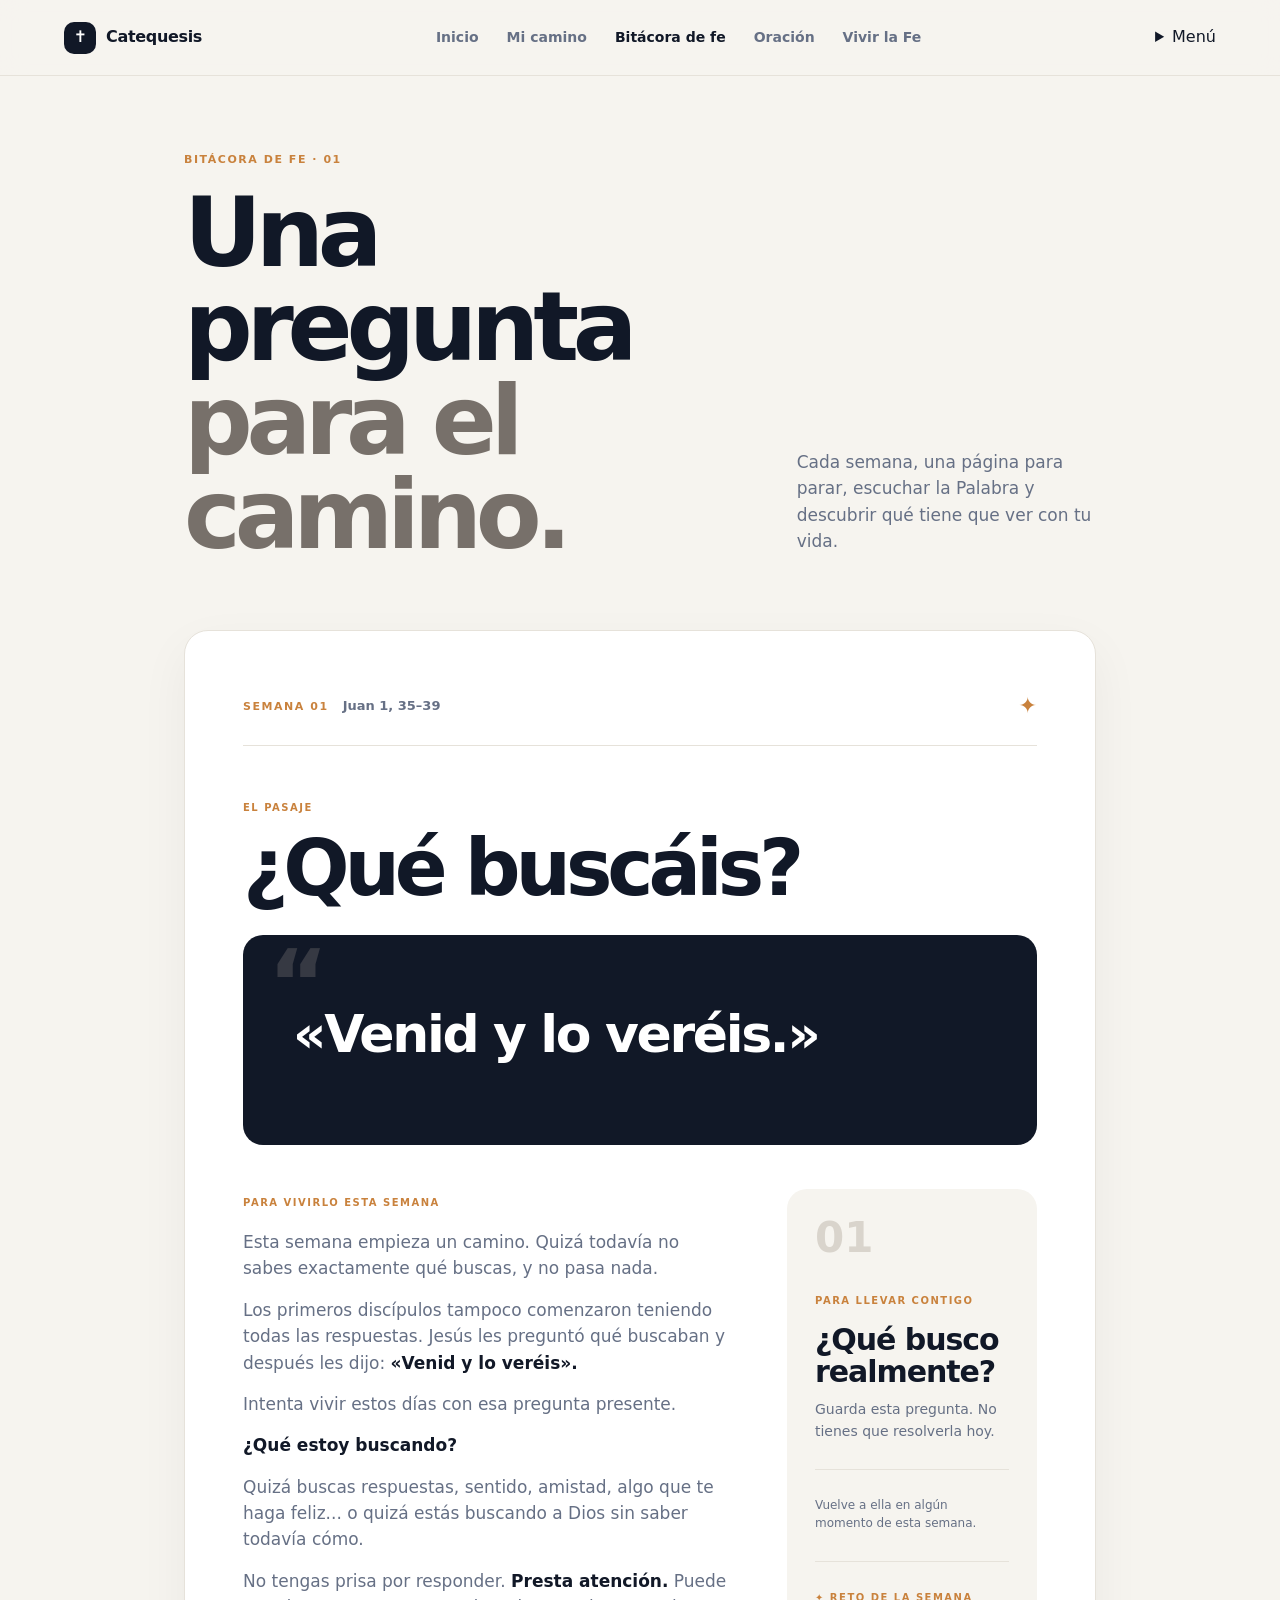
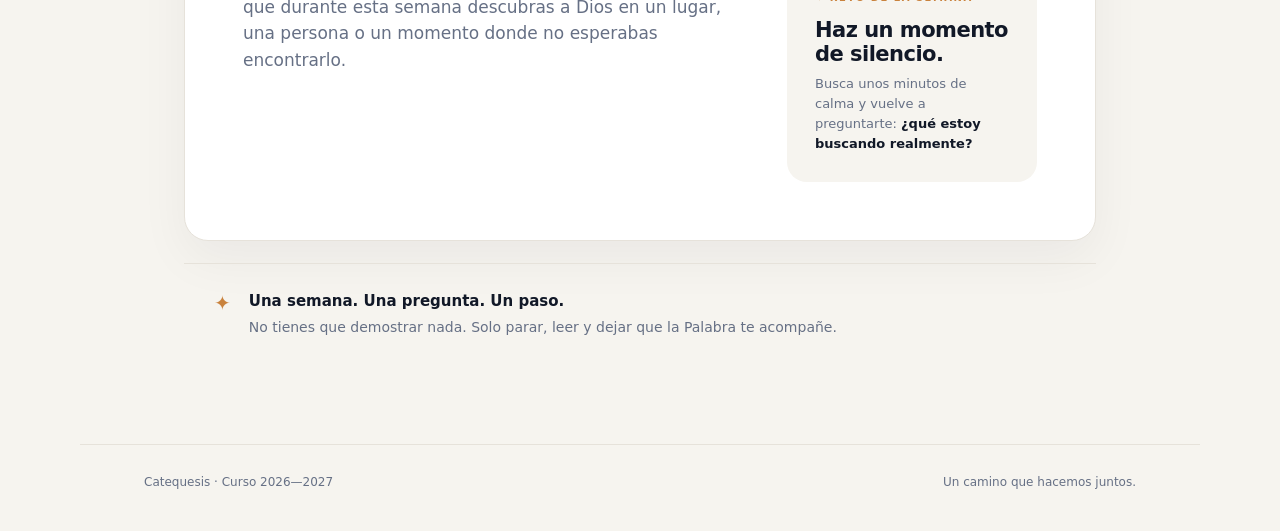
==== commit 7bfbd4ab: "Añadir menú desplegable para móviles" ====
--- a/bitacora.html
+++ b/bitacora.html
@@ -6,12 +6,12 @@
 <meta name="theme-color" content="#111827">
 <meta name="description" content="Bitácora de fe · Un pasaje para cada semana.">
 <title>Bitácora de fe · Catequesis</title>
-<link rel="stylesheet" href="styles.css">
+<link rel="stylesheet" href="styles.css?v=20261009-3">
 </head>
 <body>
 <header class="topbar">
   <a class="brand" href="index.html"><span class="brand-mark">✝</span><span>Catequesis</span></a>
-  <nav><a href="index.html">Inicio</a><a href="sesiones.html">Mi camino</a><a class="active" href="bitacora.html">Bitácora de fe</a><a href="oracion.html">Oración</a><a href="vivir.html">Vivir la Fe</a></nav>
+  <nav class="desktop-nav"><a href="index.html">Inicio</a><a href="sesiones.html">Mi camino</a><a class="active" href="bitacora.html">Bitácora de fe</a><a href="oracion.html">Oración</a><a href="vivir.html">Vivir la Fe</a></nav><details class="mobile-menu"><summary aria-label="Abrir menú de navegación"><span class="menu-icon"><i></i><i></i><i></i></span><span>Menú</span></summary><nav class="mobile-menu-links"><a href="index.html">Inicio</a><a href="sesiones.html">Mi camino</a><a class="active" href="bitacora.html">Bitácora de fe</a><a href="oracion.html">Oración</a><a href="vivir.html">Vivir la Fe</a></nav></details>
 </header>
 
 <main class="page bitacora-page">
--- a/styles.css
+++ b/styles.css
@@ -321,7 +321,7 @@
   .accordion-content{padding:22px 18px 24px}
 }
 
-/* Vivir la Fe */
+/* Vivir la Fe — mismo sistema visual que Oración */
 .live-page{max-width:1040px}
 .live-hero{max-width:850px}
 .live-hero h1{margin-bottom:24px}
@@ -362,17 +362,81 @@
 .live-bottom h2{font-size:clamp(34px,4.5vw,50px);line-height:1;letter-spacing:-.045em;margin:12px 0 0}
 .live-bottom p{color:var(--muted);font-size:16px;max-width:650px}
 @media(max-width:700px){
-  .live-feature{grid-template-columns:1fr;gap:8px;margin-top:45px}
-  .live-cards{margin-top:50px;grid-template-columns:1fr;gap:12px}
-  .live-card[open]{grid-column:auto}
-  .live-card summary{min-height:210px;padding:23px}
-  .live-number{width:46px;height:46px;margin-bottom:28px;border-radius:14px;font-size:16px}
-  .live-copy strong{font-size:24px}
-  .live-copy small{font-size:13px}
-  .live-toggle{right:19px;bottom:19px;width:37px;height:37px;border-radius:12px;font-size:22px}
-  .live-content{padding:22px 18px 24px}
-  .live-scripture{padding:24px 21px}
-  .live-body{grid-template-columns:1fr;gap:12px}
-  .live-body>div{padding:21px}
-  .live-bottom{grid-template-columns:1fr;gap:25px;margin-top:50px}
-}+.live-feature{grid-template-columns:1fr;gap:8px;margin-top:45px}
+.live-cards{margin-top:50px;grid-template-columns:1fr;gap:11px}
+.live-card[open]{grid-column:auto}
+.live-card summary{min-height:210px;padding:23px}
+.live-number{width:46px;height:46px;margin-bottom:28px;border-radius:14px;font-size:16px}
+.live-copy strong{font-size:24px}
+.live-copy small{font-size:13px}
+.live-toggle{right:19px;bottom:19px;width:37px;height:37px;border-radius:12px;font-size:22px}
+.live-content{padding:22px 18px 24px}
+.live-scripture{padding:24px 21px}
+.live-body{grid-template-columns:1fr;gap:12px}
+.live-body>div{padding:21px}
+.live-bottom{grid-template-columns:1fr;gap:25px;margin-top:50px}
+}
+
+/* Ajustes de jerarquía visual: semana destacada y pregunta bíblica */
+.week-card{
+  align-items:stretch;
+  gap:clamp(28px,5vw,64px);
+  padding:clamp(28px,5vw,54px);
+}
+.week-copy{flex:1;min-width:0;max-width:690px}
+.week-card .tag{color:#e8b27d}
+.week-card h2{max-width:580px;font-size:clamp(29px,4.3vw,46px);line-height:1.06;letter-spacing:-.045em}
+.week-card p{max-width:590px;font-size:16px;line-height:1.65}
+.week-link{display:inline-flex;align-items:center;gap:18px;margin-top:12px;padding:11px 0;color:#fff;text-decoration:none;font-size:14px;font-weight:750;border-bottom:1px solid #777b84}
+.week-link span{font-size:20px;transition:transform .2s ease}
+.week-link:hover span{transform:translateX(4px)}
+.week-side{flex:0 0 180px;display:flex;flex-direction:column;justify-content:center;align-items:flex-start;border-left:1px solid #414550;padding-left:clamp(24px,4vw,48px)}
+.week-side .week-number{font-size:clamp(76px,10vw,112px);line-height:.85;color:#363943;font-weight:900;letter-spacing:-.08em}
+.week-side-label{margin-top:18px;font-size:9px;letter-spacing:.15em;font-weight:850;color:#e8b27d}
+.week-side-note{margin-top:8px;color:#c8c9ce;font-size:13px;line-height:1.45}
+.hero-quote blockquote{font-size:clamp(24px,3.2vw,34px);line-height:1.18;letter-spacing:-.035em;margin:14px 0 10px}
+.hero-quote .tag{font-size:10px;letter-spacing:.16em}
+@media(max-width:700px){
+  .week-card{padding:27px;gap:24px}
+  .week-card h2{font-size:clamp(28px,7vw,36px)}
+  .week-card p{font-size:15px}
+  .week-side{flex:0 0 82px;padding-left:18px}
+  .week-side .week-number{font-size:58px}
+  .week-side-label{font-size:8px;line-height:1.5}
+  .week-side-note{font-size:11px}
+}
+@media(max-width:480px){
+  .week-card{padding:24px;gap:15px}
+  .week-side{flex-basis:66px;padding-left:13px}
+  .week-side .week-number{font-size:46px}
+  .week-side-label{letter-spacing:.08em}
+  .week-side-note{font-size:10px}
+}
+
+
+/* Ajustes de ancho y jerarquía en las sesiones */
+.session-page .content-grid:has(> .main-card:only-child){
+  grid-template-columns:minmax(0,1fr);
+}
+.session-page .content-grid:has(> .main-card:only-child) .main-card{
+  width:100%;
+}
+
+
+/* Corrección explícita: pregunta secundaria y tarjetas a ancho completo */
+.session-page .hero-quote blockquote{
+  font-size:clamp(22px,2.6vw,29px) !important;
+  line-height:1.2;
+  letter-spacing:-.025em;
+  font-weight:750;
+  margin:12px 0 9px;
+}
+.session-page .content-grid{
+  grid-template-columns:minmax(0,1fr) !important;
+  width:100%;
+}
+.session-page .content-grid > .main-card,
+.session-page .content-grid > .side-card{
+  width:100%;
+  min-width:0;
+}
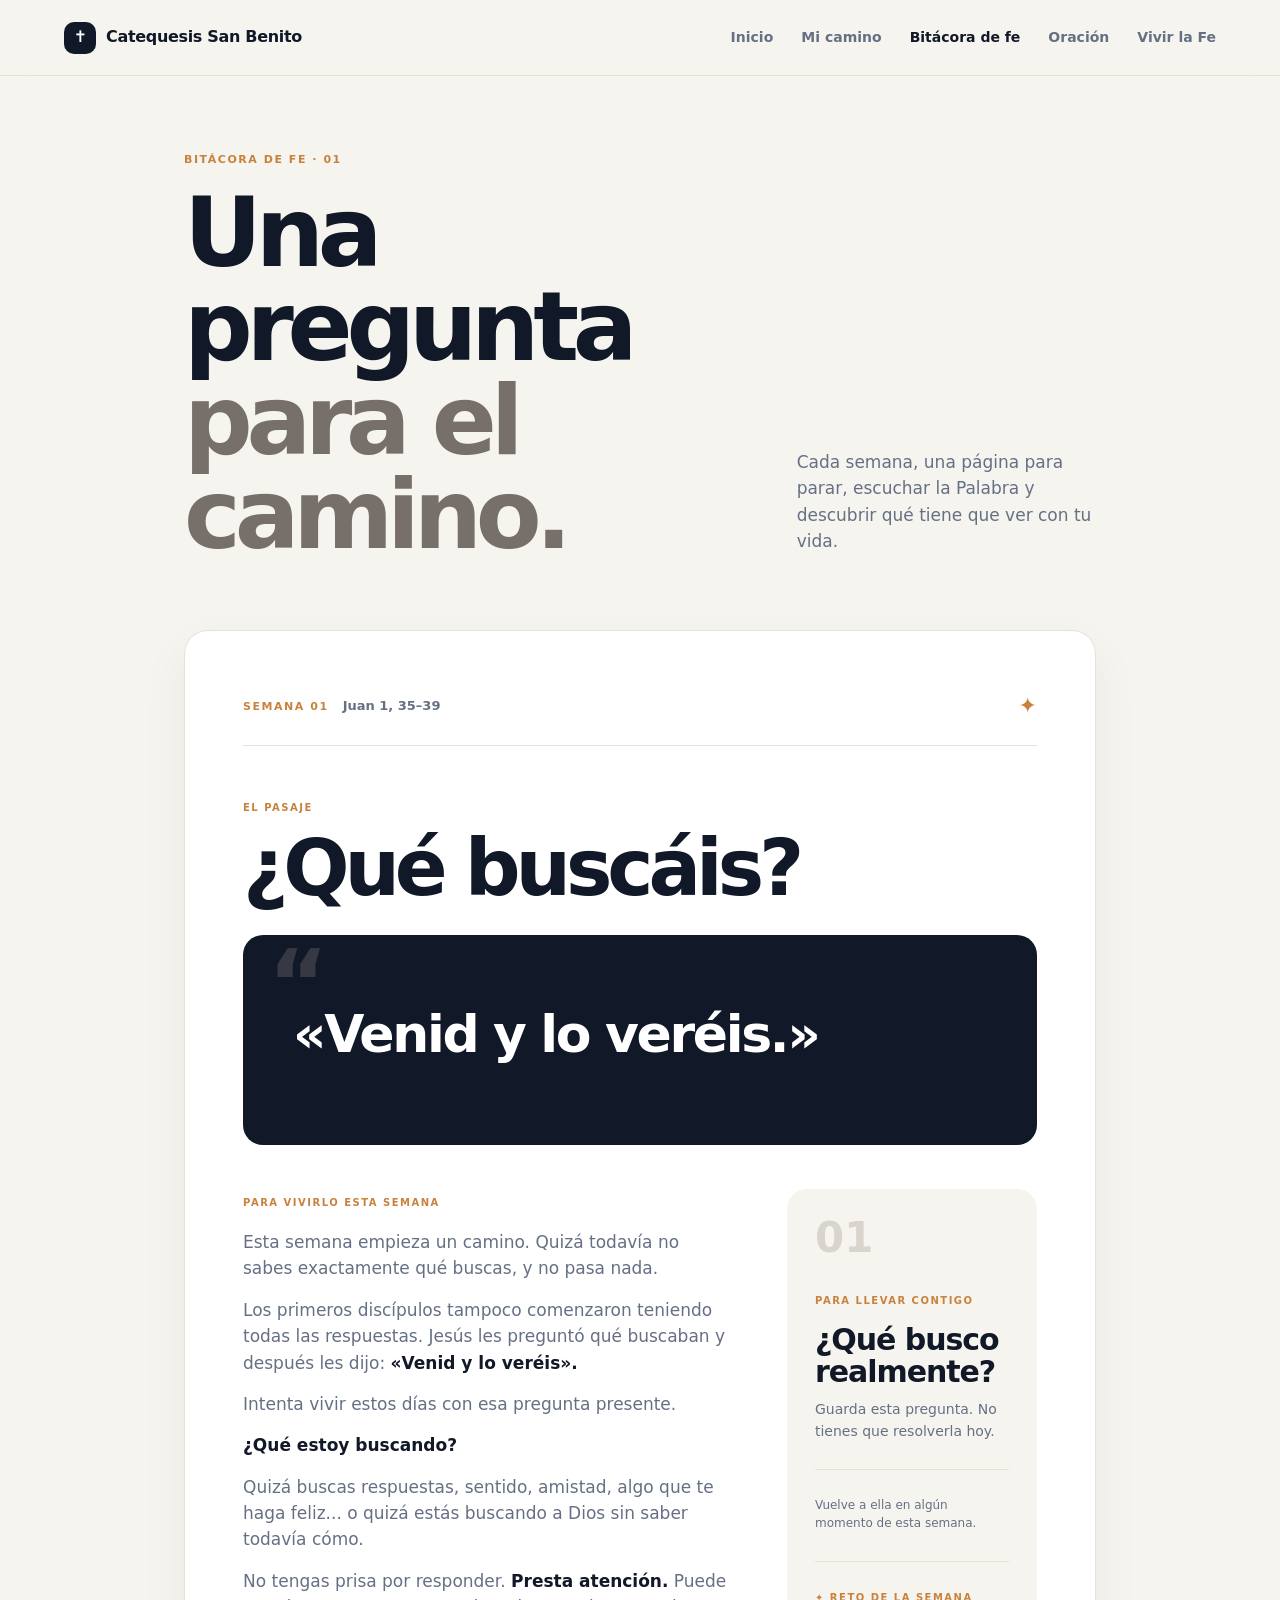
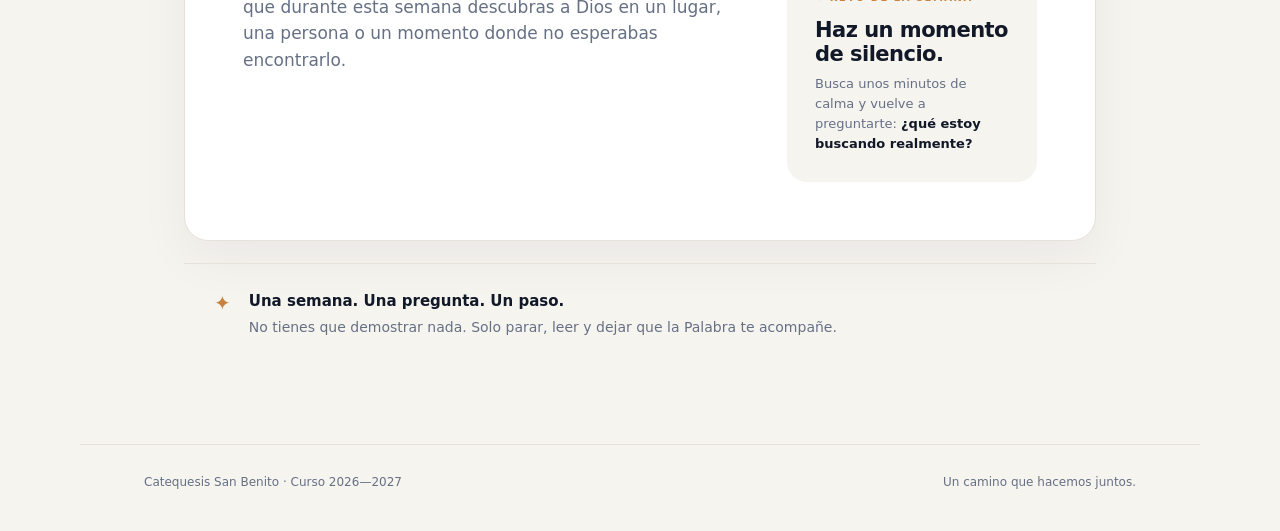
==== commit 080d3b7c: "Adoptar identidad Catequesis San Benito y reforzar su espiritualidad" ====
--- a/bitacora.html
+++ b/bitacora.html
@@ -5,12 +5,12 @@
 <meta name="viewport" content="width=device-width,initial-scale=1">
 <meta name="theme-color" content="#111827">
 <meta name="description" content="Bitácora de fe · Un pasaje para cada semana.">
-<title>Bitácora de fe · Catequesis</title>
-<link rel="stylesheet" href="styles.css?v=20261009-3">
+<title>Bitácora de fe · Catequesis San Benito</title>
+<link rel="stylesheet" href="styles.css?v=20261009-5">
 </head>
 <body>
 <header class="topbar">
-  <a class="brand" href="index.html"><span class="brand-mark">✝</span><span>Catequesis</span></a>
+  <a class="brand" href="index.html"><span class="brand-mark">✝</span><span>Catequesis San Benito</span></a>
   <nav class="desktop-nav"><a href="index.html">Inicio</a><a href="sesiones.html">Mi camino</a><a class="active" href="bitacora.html">Bitácora de fe</a><a href="oracion.html">Oración</a><a href="vivir.html">Vivir la Fe</a></nav><details class="mobile-menu"><summary aria-label="Abrir menú de navegación"><span class="menu-icon"><i></i><i></i><i></i></span><span>Menú</span></summary><nav class="mobile-menu-links"><a href="index.html">Inicio</a><a href="sesiones.html">Mi camino</a><a class="active" href="bitacora.html">Bitácora de fe</a><a href="oracion.html">Oración</a><a href="vivir.html">Vivir la Fe</a></nav></details>
 </header>
 
@@ -76,7 +76,7 @@
 </main>
 
 <footer>
-  <span>Catequesis · Curso 2026—2027</span>
+  <span>Catequesis San Benito · Curso 2026—2027</span>
   <span>Un camino que hacemos juntos.</span>
 </footer>
 </body>
--- a/styles.css
+++ b/styles.css
@@ -440,3 +440,68 @@
   width:100%;
   min-width:0;
 }
+
+
+/* Navegación adaptable: menú desplegable en móviles */
+.desktop-nav{display:flex}
+.mobile-menu{display:none}
+.mobile-menu summary{list-style:none;cursor:pointer;display:flex;align-items:center;gap:9px;padding:10px 12px;border:1px solid var(--line);border-radius:12px;color:var(--ink);font-size:14px;font-weight:700;background:var(--card)}
+.mobile-menu summary::-webkit-details-marker{display:none}
+.menu-icon{display:flex;flex-direction:column;gap:4px;width:18px}
+.menu-icon i{display:block;height:2px;width:18px;border-radius:2px;background:currentColor}
+.mobile-menu[open] summary{background:var(--ink);color:#fff;border-color:var(--ink)}
+@media(max-width:760px){
+  .topbar{height:auto;min-height:64px;padding:12px 18px;gap:12px;flex-wrap:wrap}
+  .desktop-nav{display:none}
+  .mobile-menu{display:block;position:relative;margin-left:auto}
+  .mobile-menu-links{position:absolute;right:0;top:calc(100% + 10px);z-index:20;display:flex;flex-direction:column;gap:0;width:min(280px,calc(100vw - 36px));padding:8px;background:var(--card);border:1px solid var(--line);border-radius:18px;box-shadow:0 18px 42px rgba(17,24,39,.14)}
+  .mobile-menu-links a{display:block;padding:13px 14px;border-radius:11px;font-size:14px;color:var(--muted);text-decoration:none}
+  .mobile-menu-links a.active{background:var(--paper);color:var(--ink);font-weight:800}
+  .mobile-menu-links a+a{margin-top:2px}
+}
+
+
+/* Sesión 1: guía práctica y dinámicas bíblicas */
+.session-overview{display:grid;grid-template-columns:1.4fr .65fr 1fr;gap:12px;margin:24px 0 42px}
+.session-overview>div,.discussion-box,.comparison-grid>div{padding:20px;border:1px solid var(--line);border-radius:18px;background:var(--card);min-width:0}
+.session-overview p{margin:8px 0 0;color:var(--muted);font-size:14px}
+.session-block{margin:30px 0;padding:clamp(22px,4vw,38px);border:1px solid var(--line);border-radius:var(--radius);background:rgba(255,255,255,.52);min-width:0}
+.session-block-heading{display:flex;align-items:flex-start;gap:16px;margin-bottom:22px}
+.session-block-heading h2{font-size:clamp(27px,4vw,36px);line-height:1.12;letter-spacing:-.04em;margin:7px 0 0}
+.step-number{display:grid;place-items:center;flex:0 0 44px;width:44px;height:44px;border-radius:14px;background:var(--ink);color:white;font-size:18px;font-weight:800}
+.session-block h3{font-size:21px;letter-spacing:-.025em;margin:24px 0 10px}
+.session-block .scripture-card{margin:20px 0}
+.session-block .scripture-card h3{margin-top:8px;font-size:28px}
+.activity-steps{padding-left:22px}
+.activity-steps li{padding:5px 0}
+.search-chips{margin:15px 0 22px}
+.discussion-box{margin:22px 0;background:var(--accent2);border-color:transparent}
+.discussion-box p{margin:9px 0 0}
+.discussion-box ul{margin:10px 0 0;padding-left:20px}
+.discussion-box li{margin:7px 0}
+.leader-note{margin-top:20px;border:1px dashed #c9c3b9;border-radius:14px;background:#fbfaf7}
+.leader-note summary{cursor:pointer;list-style:none;padding:14px 16px;font-size:14px;font-weight:750;color:var(--ink)}
+.leader-note summary::-webkit-details-marker{display:none}
+.leader-note summary:after{content:"+";float:right;font-size:18px}
+.leader-note[open] summary:after{content:"−"}
+.leader-note p{padding:0 16px 16px;margin:0;font-size:14px;color:var(--muted)}
+.comparison-grid{display:grid;grid-template-columns:repeat(2,minmax(0,1fr));gap:12px;margin:18px 0}
+.comparison-grid p{margin:9px 0 0}
+.question-list{padding-left:22px}
+.question-list li{margin:9px 0}
+.personal-quote{margin:22px 0}
+.personal-quote blockquote{font-size:clamp(30px,5vw,48px)}
+.situation-list{display:grid;grid-template-columns:repeat(2,minmax(0,1fr));gap:10px;margin:20px 0}
+.situation-list>div{display:flex;gap:14px;align-items:flex-start;padding:17px;border:1px solid var(--line);border-radius:15px;background:var(--card)}
+.situation-list>div>span{font-size:12px;font-weight:800;color:var(--accent);padding-top:3px}
+.situation-list p{margin:0}
+.situation-list strong{color:var(--ink)}
+@media(max-width:700px){
+  .session-overview{grid-template-columns:1fr;gap:9px;margin-bottom:28px}
+  .session-overview>div{padding:16px}
+  .session-block{padding:22px 18px;margin:22px 0}
+  .session-block-heading{gap:12px}
+  .step-number{flex-basis:38px;width:38px;height:38px;border-radius:12px}
+  .comparison-grid,.situation-list{grid-template-columns:1fr}
+  .session-block .scripture-card{padding:22px}
+}
